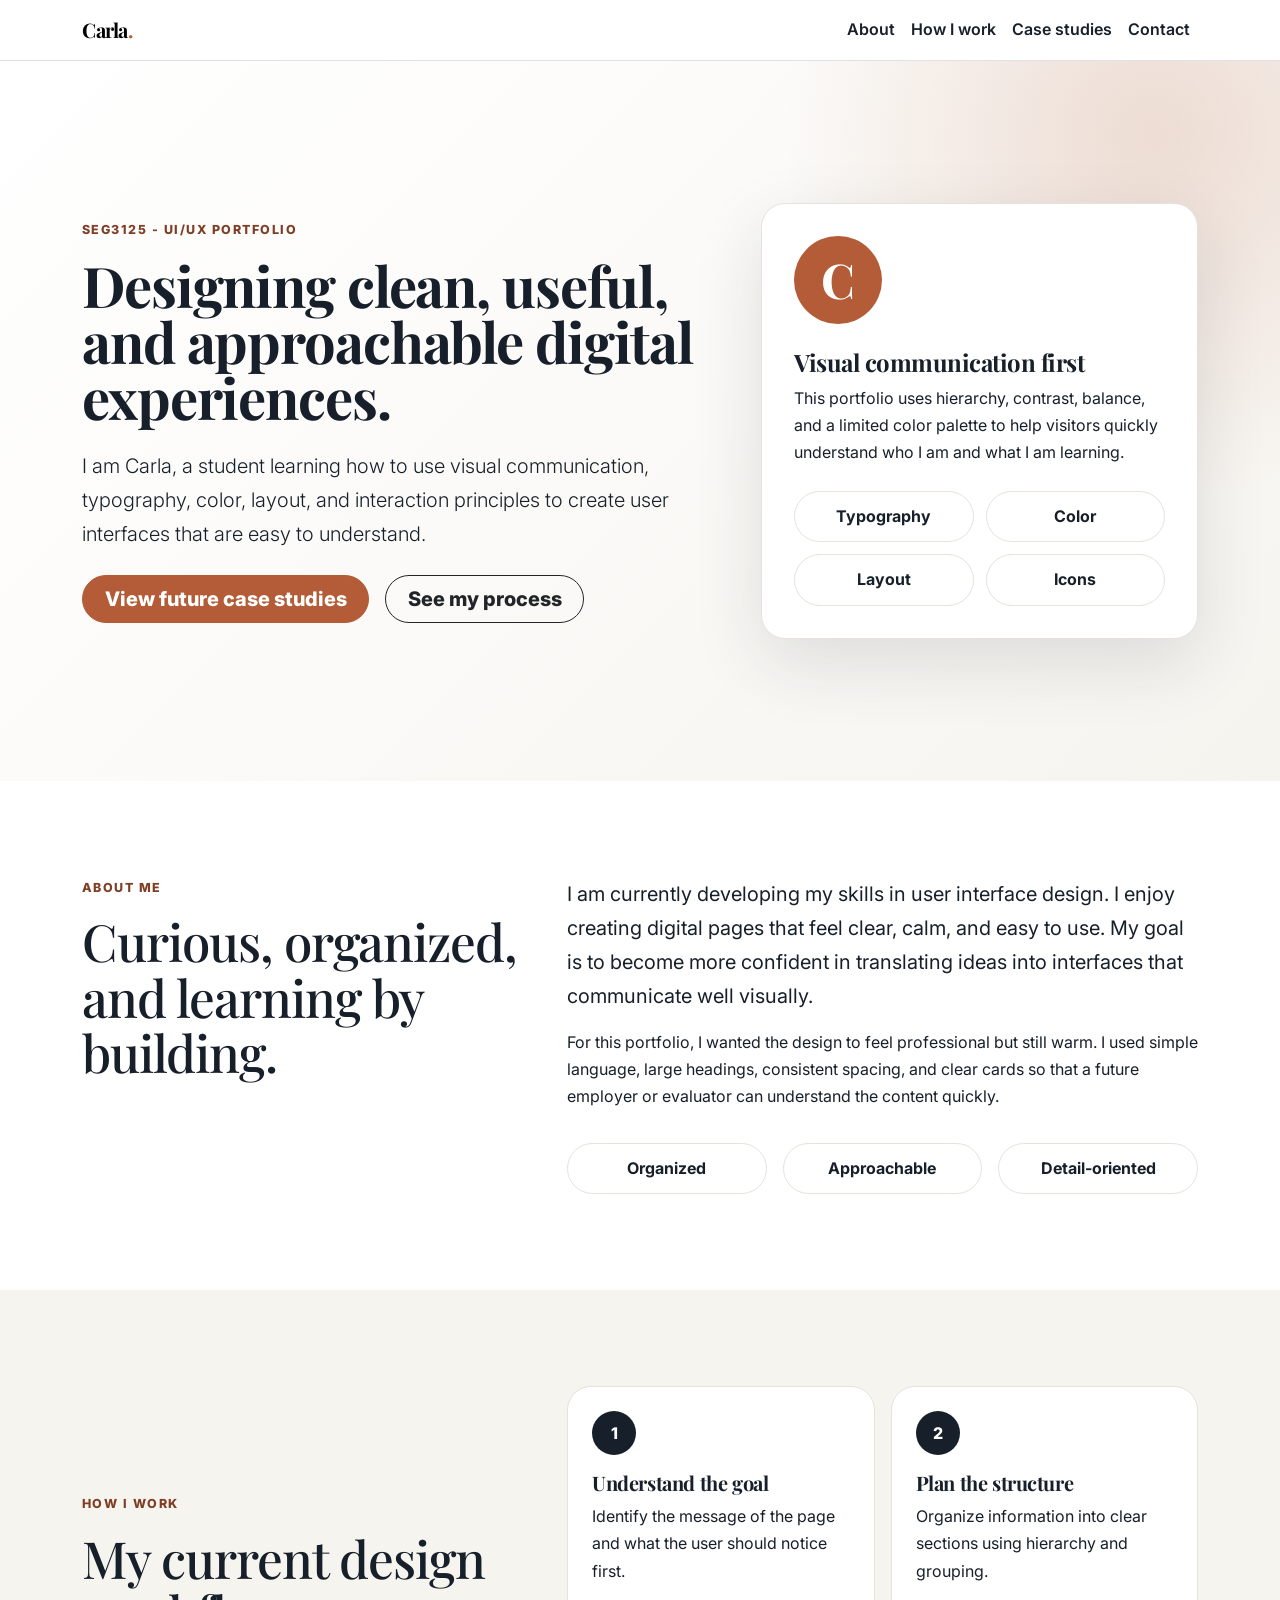
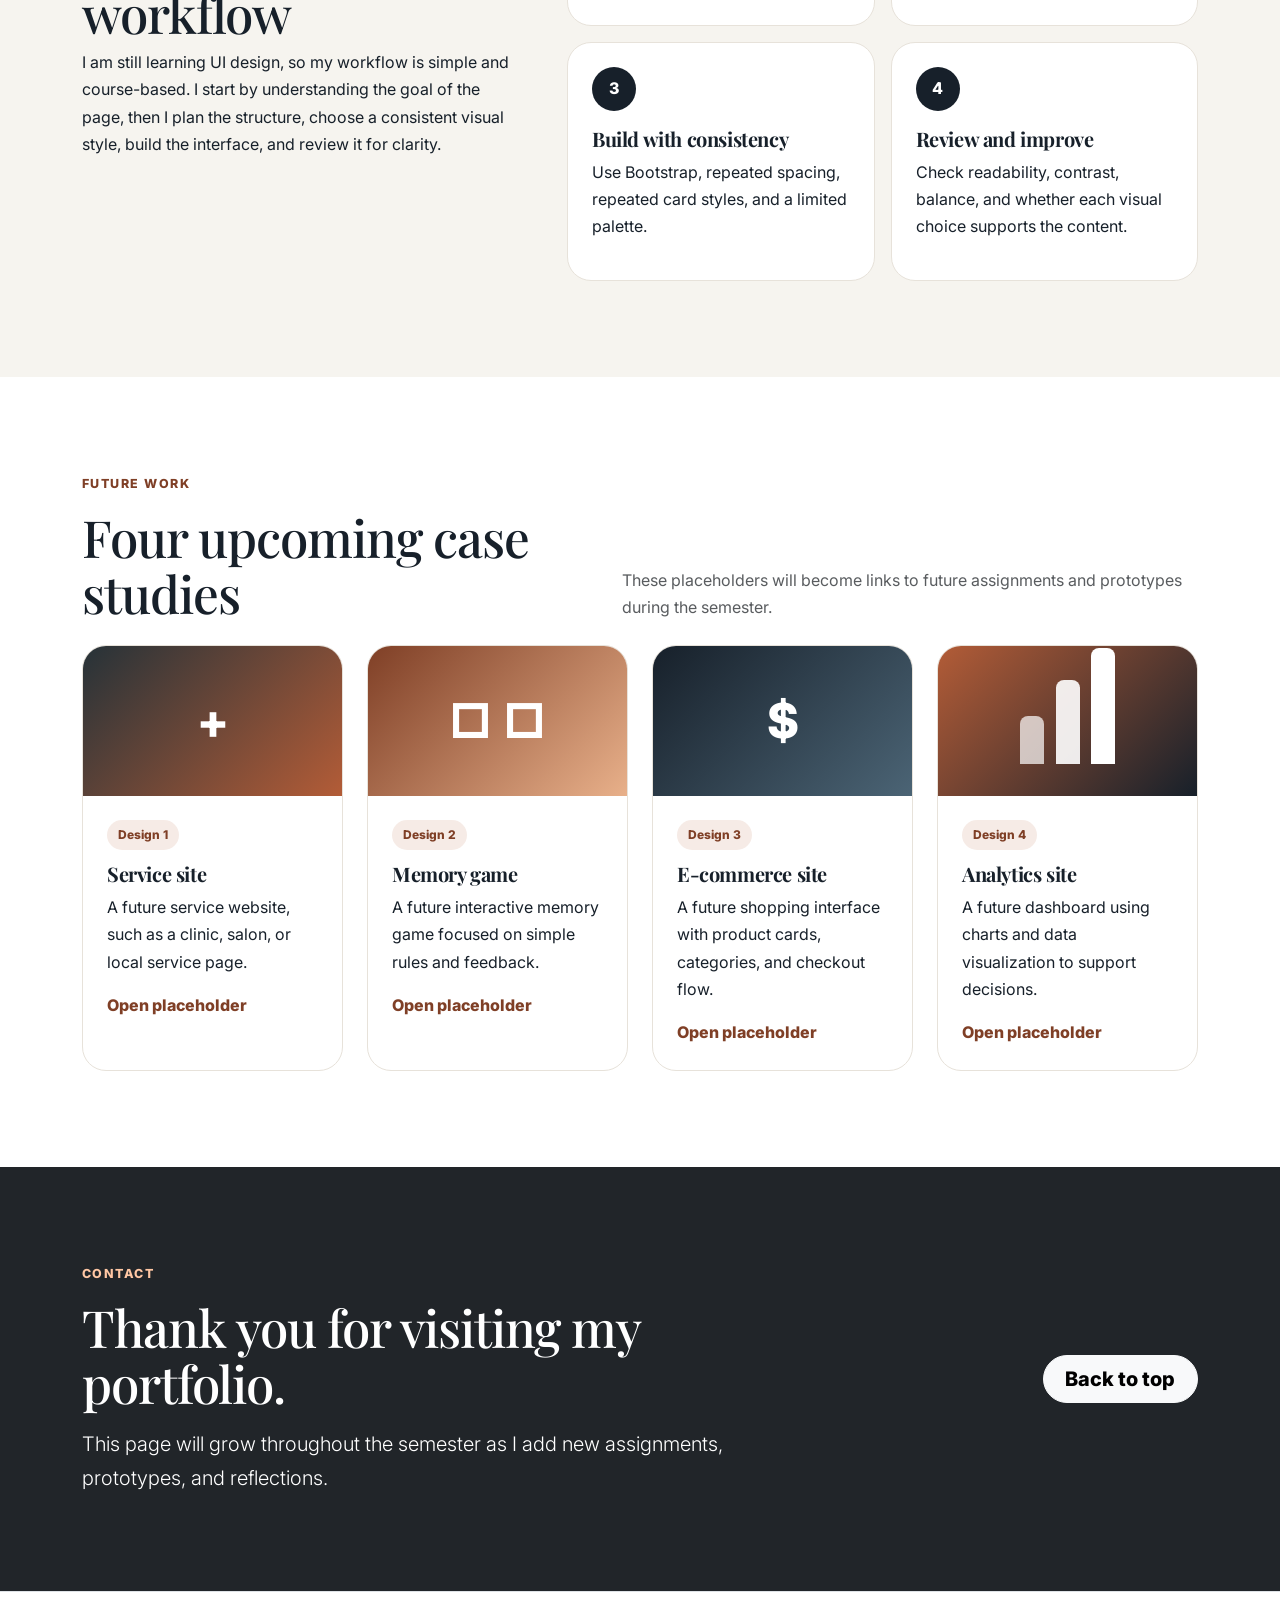
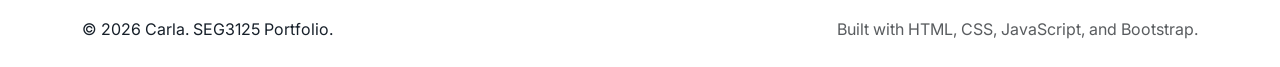
==== index.html @ 37c36686 "Add files via upload" ====
<!doctype html>
<html lang="en">
<head>
  <meta charset="utf-8">
  <meta name="viewport" content="width=device-width, initial-scale=1">
  <title>Carla | UI Design Portfolio</title>
  <meta name="description" content="Carla's UI design portfolio entry page for SEG3125.">
  <link href="https://cdn.jsdelivr.net/npm/bootstrap@5.3.3/dist/css/bootstrap.min.css" rel="stylesheet">
  <link rel="preconnect" href="https://fonts.googleapis.com">
  <link rel="preconnect" href="https://fonts.gstatic.com" crossorigin>
  <link href="https://fonts.googleapis.com/css2?family=Inter:wght@400;500;600;700;800&family=Playfair+Display:wght@600;700&display=swap" rel="stylesheet">
  <link rel="stylesheet" href="style.css">
</head>
<body>
  <nav class="navbar navbar-expand-lg sticky-top bg-white border-bottom" aria-label="Main navigation">
    <div class="container">
      <a class="navbar-brand fw-bold" href="#top" aria-label="Carla portfolio home">Carla<span class="brand-dot">.</span></a>
      <button class="navbar-toggler" type="button" data-bs-toggle="collapse" data-bs-target="#mainNavbar" aria-controls="mainNavbar" aria-expanded="false" aria-label="Toggle navigation">
        <span class="navbar-toggler-icon"></span>
      </button>
      <div class="collapse navbar-collapse" id="mainNavbar">
        <ul class="navbar-nav ms-auto mb-2 mb-lg-0">
          <li class="nav-item"><a class="nav-link" href="#about">About</a></li>
          <li class="nav-item"><a class="nav-link" href="#process">How I work</a></li>
          <li class="nav-item"><a class="nav-link" href="#case-studies">Case studies</a></li>
          <li class="nav-item"><a class="nav-link" href="#contact">Contact</a></li>
        </ul>
      </div>
    </div>
  </nav>

  <header id="top" class="hero-section">
    <div class="container py-5">
      <div class="row align-items-center g-5">
        <div class="col-lg-7">
          <p class="eyebrow mb-3">SEG3125 - UI/UX Portfolio</p>
          <h1 class="display-4 fw-bold lh-1 mb-4">Designing clean, useful, and approachable digital experiences.</h1>
          <p class="lead mb-4">I am Carla, a student learning how to use visual communication, typography, color, layout, and interaction principles to create user interfaces that are easy to understand.</p>
          <div class="d-flex flex-wrap gap-3">
            <a href="#case-studies" class="btn btn-primary btn-lg">View future case studies</a>
            <a href="#process" class="btn btn-outline-dark btn-lg">See my process</a>
          </div>
        </div>
        <div class="col-lg-5">
          <div class="hero-card shadow-soft" aria-label="Portfolio summary card">
            <div class="profile-mark" aria-hidden="true">C</div>
            <h2 class="h4 fw-bold mt-4">Visual communication first</h2>
            <p class="mb-4">This portfolio uses hierarchy, contrast, balance, and a limited color palette to help visitors quickly understand who I am and what I am learning.</p>
            <div class="mini-grid" aria-label="Design focus areas">
              <span>Typography</span>
              <span>Color</span>
              <span>Layout</span>
              <span>Icons</span>
            </div>
          </div>
        </div>
      </div>
    </div>
  </header>

  <main>
    <section id="about" class="section-padding">
      <div class="container">
        <div class="row align-items-start g-5">
          <div class="col-lg-5">
            <p class="eyebrow">About me</p>
            <h2 class="section-title">Curious, organized, and learning by building.</h2>
          </div>
          <div class="col-lg-7">
            <p class="fs-5">I am currently developing my skills in user interface design. I enjoy creating digital pages that feel clear, calm, and easy to use. My goal is to become more confident in translating ideas into interfaces that communicate well visually.</p>
            <p>For this portfolio, I wanted the design to feel professional but still warm. I used simple language, large headings, consistent spacing, and clear cards so that a future employer or evaluator can understand the content quickly.</p>
            <div class="row g-3 mt-3">
              <div class="col-md-4"><div class="info-chip">Organized</div></div>
              <div class="col-md-4"><div class="info-chip">Approachable</div></div>
              <div class="col-md-4"><div class="info-chip">Detail-oriented</div></div>
            </div>
          </div>
        </div>
      </div>
    </section>

    <section id="process" class="section-padding bg-soft">
      <div class="container">
        <div class="row g-5 align-items-center">
          <div class="col-lg-5">
            <p class="eyebrow">How I work</p>
            <h2 class="section-title">My current design workflow</h2>
            <p>I am still learning UI design, so my workflow is simple and course-based. I start by understanding the goal of the page, then I plan the structure, choose a consistent visual style, build the interface, and review it for clarity.</p>
          </div>
          <div class="col-lg-7">
            <div class="row g-3">
              <div class="col-md-6">
                <article class="process-card h-100">
                  <div class="icon-circle" aria-hidden="true">1</div>
                  <h3 class="h5 fw-bold">Understand the goal</h3>
                  <p>Identify the message of the page and what the user should notice first.</p>
                </article>
              </div>
              <div class="col-md-6">
                <article class="process-card h-100">
                  <div class="icon-circle" aria-hidden="true">2</div>
                  <h3 class="h5 fw-bold">Plan the structure</h3>
                  <p>Organize information into clear sections using hierarchy and grouping.</p>
                </article>
              </div>
              <div class="col-md-6">
                <article class="process-card h-100">
                  <div class="icon-circle" aria-hidden="true">3</div>
                  <h3 class="h5 fw-bold">Build with consistency</h3>
                  <p>Use Bootstrap, repeated spacing, repeated card styles, and a limited palette.</p>
                </article>
              </div>
              <div class="col-md-6">
                <article class="process-card h-100">
                  <div class="icon-circle" aria-hidden="true">4</div>
                  <h3 class="h5 fw-bold">Review and improve</h3>
                  <p>Check readability, contrast, balance, and whether each visual choice supports the content.</p>
                </article>
              </div>
            </div>
          </div>
        </div>
      </div>
    </section>

    <section id="case-studies" class="section-padding">
      <div class="container">
        <div class="d-flex flex-column flex-lg-row justify-content-between gap-3 align-items-lg-end mb-4">
          <div>
            <p class="eyebrow">Future work</p>
            <h2 class="section-title mb-0">Four upcoming case studies</h2>
          </div>
          <p class="text-muted mb-0 max-width-small">These placeholders will become links to future assignments and prototypes during the semester.</p>
        </div>
        <div class="row g-4">
          <div class="col-md-6 col-xl-3">
            <article class="case-card h-100">
              <div class="case-visual service-visual" aria-hidden="true">
                <span class="visual-icon">+</span>
              </div>
              <div class="case-content">
                <span class="case-tag">Design 1</span>
                <h3 class="h5 fw-bold">Service site</h3>
                <p>A future service website, such as a clinic, salon, or local service page.</p>
                <a href="service.html" class="stretched-link">Open placeholder</a>
              </div>
            </article>
          </div>
          <div class="col-md-6 col-xl-3">
            <article class="case-card h-100">
              <div class="case-visual memory-visual" aria-hidden="true">
                <span class="visual-icon">□</span><span class="visual-icon">□</span>
              </div>
              <div class="case-content">
                <span class="case-tag">Design 2</span>
                <h3 class="h5 fw-bold">Memory game</h3>
                <p>A future interactive memory game focused on simple rules and feedback.</p>
                <a href="memory.html" class="stretched-link">Open placeholder</a>
              </div>
            </article>
          </div>
          <div class="col-md-6 col-xl-3">
            <article class="case-card h-100">
              <div class="case-visual ecommerce-visual" aria-hidden="true">
                <span class="visual-icon">$</span>
              </div>
              <div class="case-content">
                <span class="case-tag">Design 3</span>
                <h3 class="h5 fw-bold">E-commerce site</h3>
                <p>A future shopping interface with product cards, categories, and checkout flow.</p>
                <a href="ecommerce.html" class="stretched-link">Open placeholder</a>
              </div>
            </article>
          </div>
          <div class="col-md-6 col-xl-3">
            <article class="case-card h-100">
              <div class="case-visual analytics-visual" aria-hidden="true">
                <span class="bar one"></span><span class="bar two"></span><span class="bar three"></span>
              </div>
              <div class="case-content">
                <span class="case-tag">Design 4</span>
                <h3 class="h5 fw-bold">Analytics site</h3>
                <p>A future dashboard using charts and data visualization to support decisions.</p>
                <a href="analytics.html" class="stretched-link">Open placeholder</a>
              </div>
            </article>
          </div>
        </div>
      </div>
    </section>

    <section id="contact" class="section-padding bg-dark text-white">
      <div class="container">
        <div class="row align-items-center g-4">
          <div class="col-lg-8">
            <p class="eyebrow text-accent">Contact</p>
            <h2 class="section-title text-white mb-3">Thank you for visiting my portfolio.</h2>
            <p class="lead mb-0">This page will grow throughout the semester as I add new assignments, prototypes, and reflections.</p>
          </div>
          <div class="col-lg-4 text-lg-end">
            <a href="#top" class="btn btn-light btn-lg">Back to top</a>
          </div>
        </div>
      </div>
    </section>
  </main>

  <footer class="py-4 border-top">
    <div class="container d-flex flex-column flex-md-row justify-content-between gap-2">
      <p class="mb-0">© 2026 Carla. SEG3125 Portfolio.</p>
      <p class="mb-0 text-muted">Built with HTML, CSS, JavaScript, and Bootstrap.</p>
    </div>
  </footer>

  <script src="https://cdn.jsdelivr.net/npm/bootstrap@5.3.3/dist/js/bootstrap.bundle.min.js"></script>
  <script src="script.js"></script>
</body>
</html>
---- style.css ----
:root {
  --ink: #17202a;
  --muted: #64748b;
  --paper: #ffffff;
  --soft: #f6f4ef;
  --accent: #b35c37;
  --accent-dark: #7f3f26;
  --line: #e7e2da;
}

* { box-sizing: border-box; }
html { scroll-behavior: smooth; }
body {
  font-family: "Inter", system-ui, -apple-system, BlinkMacSystemFont, "Segoe UI", sans-serif;
  color: var(--ink);
  background: var(--paper);
  line-height: 1.7;
}

h1, h2, h3, .navbar-brand {
  font-family: "Playfair Display", Georgia, serif;
  letter-spacing: -0.02em;
}

.navbar { backdrop-filter: blur(10px); }
.nav-link { font-weight: 600; color: var(--ink); }
.nav-link:hover, .brand-dot { color: var(--accent); }

.hero-section {
  background: radial-gradient(circle at 90% 10%, rgba(179, 92, 55, 0.18), transparent 28%), linear-gradient(135deg, #fff 0%, var(--soft) 100%);
  min-height: 80vh;
  display: flex;
  align-items: center;
}

.eyebrow {
  color: var(--accent-dark);
  font-weight: 800;
  text-transform: uppercase;
  letter-spacing: 0.12em;
  font-size: 0.78rem;
}

.section-padding { padding: 6rem 0; }
.section-title { font-size: clamp(2rem, 4vw, 3.2rem); line-height: 1.08; }
.max-width-small { max-width: 36rem; }
.bg-soft { background-color: var(--soft); }
.shadow-soft { box-shadow: 0 24px 70px rgba(23, 32, 42, 0.12); }

.hero-card, .process-card, .case-card {
  background: var(--paper);
  border: 1px solid var(--line);
  border-radius: 1.5rem;
}

.hero-card { padding: 2rem; }
.process-card { padding: 1.5rem; transition: transform 0.2s ease, box-shadow 0.2s ease; }
.process-card:hover, .case-card:hover { transform: translateY(-4px); box-shadow: 0 18px 50px rgba(23, 32, 42, 0.10); }

.profile-mark {
  width: 88px;
  height: 88px;
  border-radius: 50%;
  display: grid;
  place-items: center;
  background: var(--accent);
  color: #fff;
  font-family: "Playfair Display", Georgia, serif;
  font-size: 3rem;
  font-weight: 700;
}

.mini-grid {
  display: grid;
  grid-template-columns: repeat(2, 1fr);
  gap: 0.75rem;
}
.mini-grid span, .info-chip {
  border: 1px solid var(--line);
  background: #fff;
  border-radius: 999px;
  padding: 0.7rem 1rem;
  font-weight: 700;
  text-align: center;
}

.icon-circle {
  width: 44px;
  height: 44px;
  border-radius: 50%;
  background: var(--ink);
  color: white;
  display: grid;
  place-items: center;
  font-weight: 800;
  margin-bottom: 1rem;
}

.case-card {
  overflow: hidden;
  position: relative;
  transition: transform 0.2s ease, box-shadow 0.2s ease;
}
.case-visual {
  min-height: 150px;
  display: flex;
  justify-content: center;
  align-items: center;
  gap: 0.7rem;
  color: white;
}
.service-visual { background: linear-gradient(135deg, #263238, #b35c37); }
.memory-visual { background: linear-gradient(135deg, #7f3f26, #e8b08a); }
.ecommerce-visual { background: linear-gradient(135deg, #17202a, #4b6475); }
.analytics-visual { background: linear-gradient(135deg, #b35c37, #17202a); align-items: flex-end; padding-bottom: 2rem; }
.visual-icon { font-size: 3rem; font-weight: 800; line-height: 1; }
.case-content { padding: 1.5rem; }
.case-tag {
  display: inline-block;
  color: var(--accent-dark);
  background: rgba(179, 92, 55, 0.12);
  border-radius: 999px;
  font-size: 0.75rem;
  font-weight: 800;
  padding: 0.3rem 0.7rem;
  margin-bottom: 0.75rem;
}
.case-card a { color: var(--accent-dark); font-weight: 800; text-decoration: none; }

.bar { width: 24px; border-radius: 8px 8px 0 0; background: #fff; display: inline-block; }
.bar.one { height: 48px; opacity: 0.7; }
.bar.two { height: 84px; opacity: 0.9; }
.bar.three { height: 116px; }

.btn-primary {
  --bs-btn-bg: var(--accent);
  --bs-btn-border-color: var(--accent);
  --bs-btn-hover-bg: var(--accent-dark);
  --bs-btn-hover-border-color: var(--accent-dark);
}
.btn { border-radius: 999px; font-weight: 800; padding-left: 1.35rem; padding-right: 1.35rem; }
.text-accent { color: #ffc7a4 !important; }

.placeholder-page {
  min-height: 100vh;
  display: flex;
  align-items: center;
  background: linear-gradient(135deg, #fff 0%, var(--soft) 100%);
}
.placeholder-card {
  background: white;
  border: 1px solid var(--line);
  border-radius: 2rem;
  padding: 3rem;
  box-shadow: 0 24px 70px rgba(23, 32, 42, 0.12);
}

@media (max-width: 768px) {
  .section-padding { padding: 4rem 0; }
  .hero-section { min-height: auto; }
  .placeholder-card { padding: 2rem; }
}
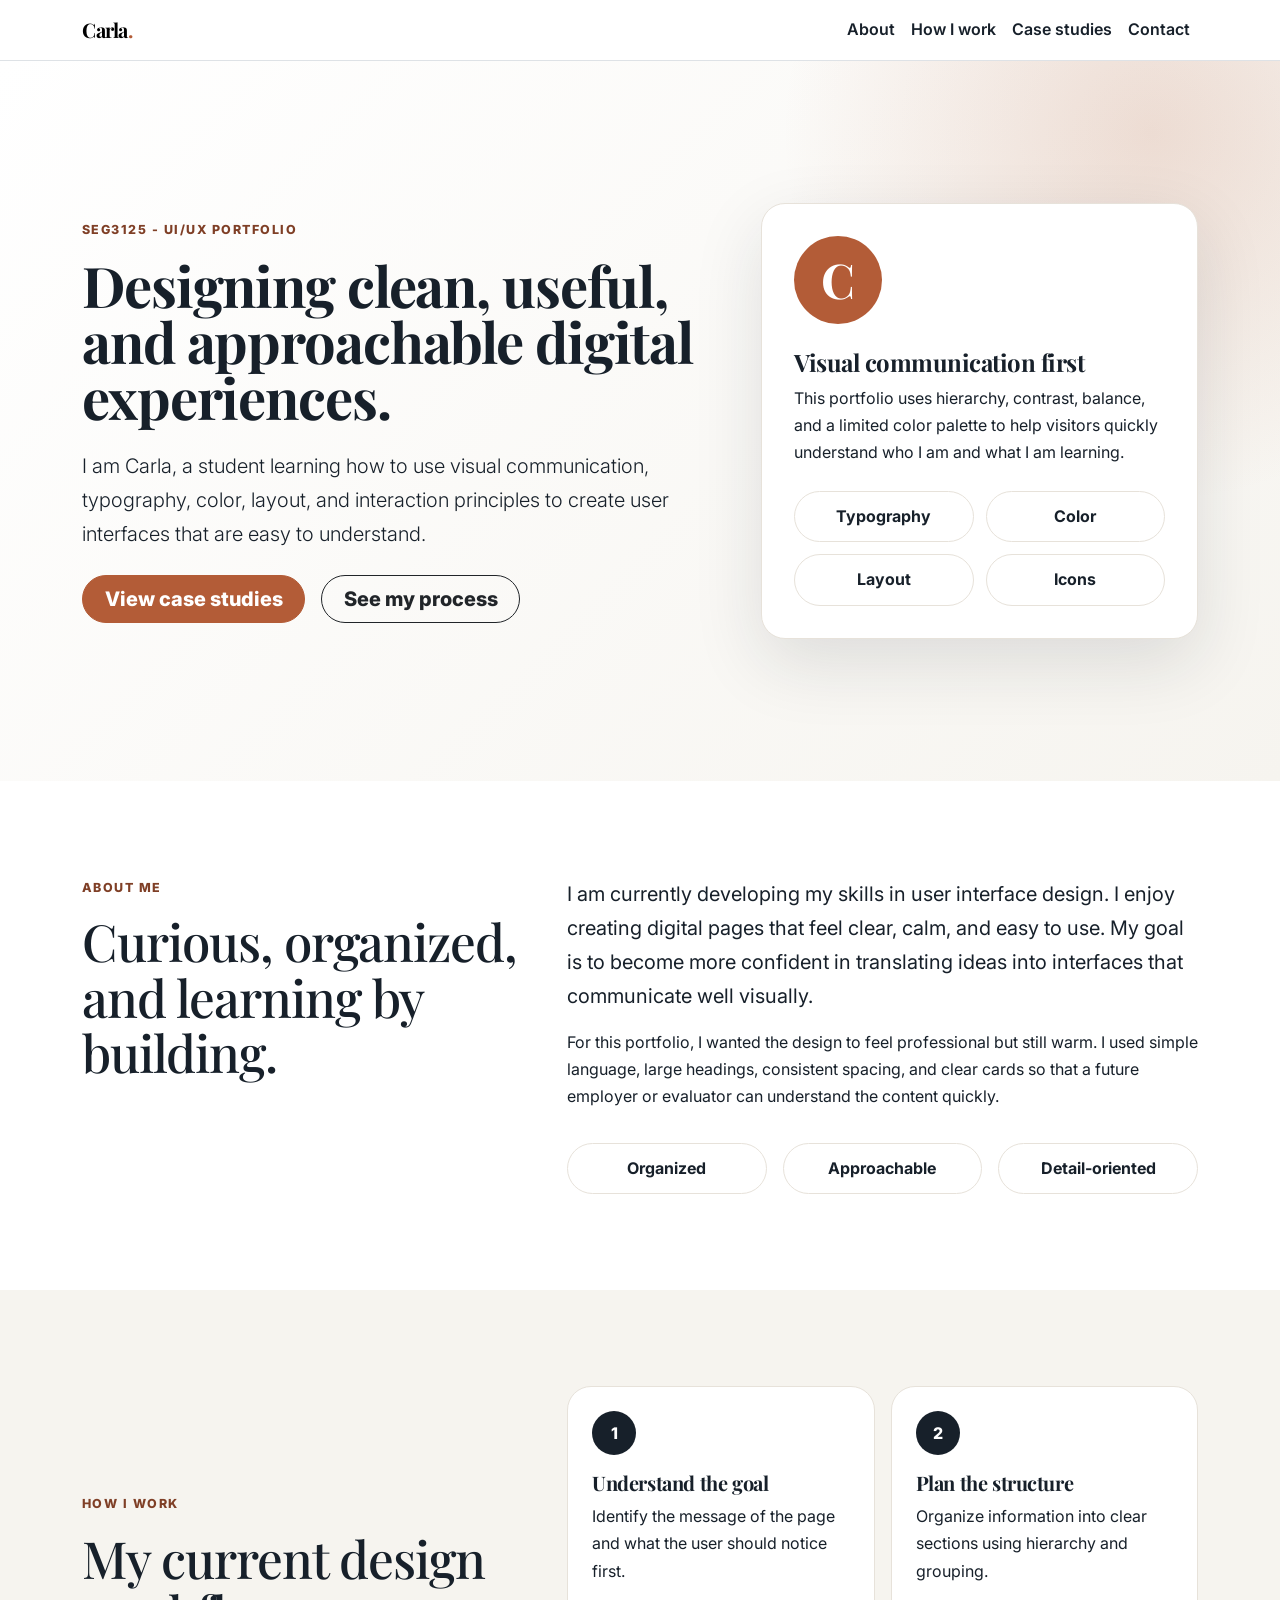
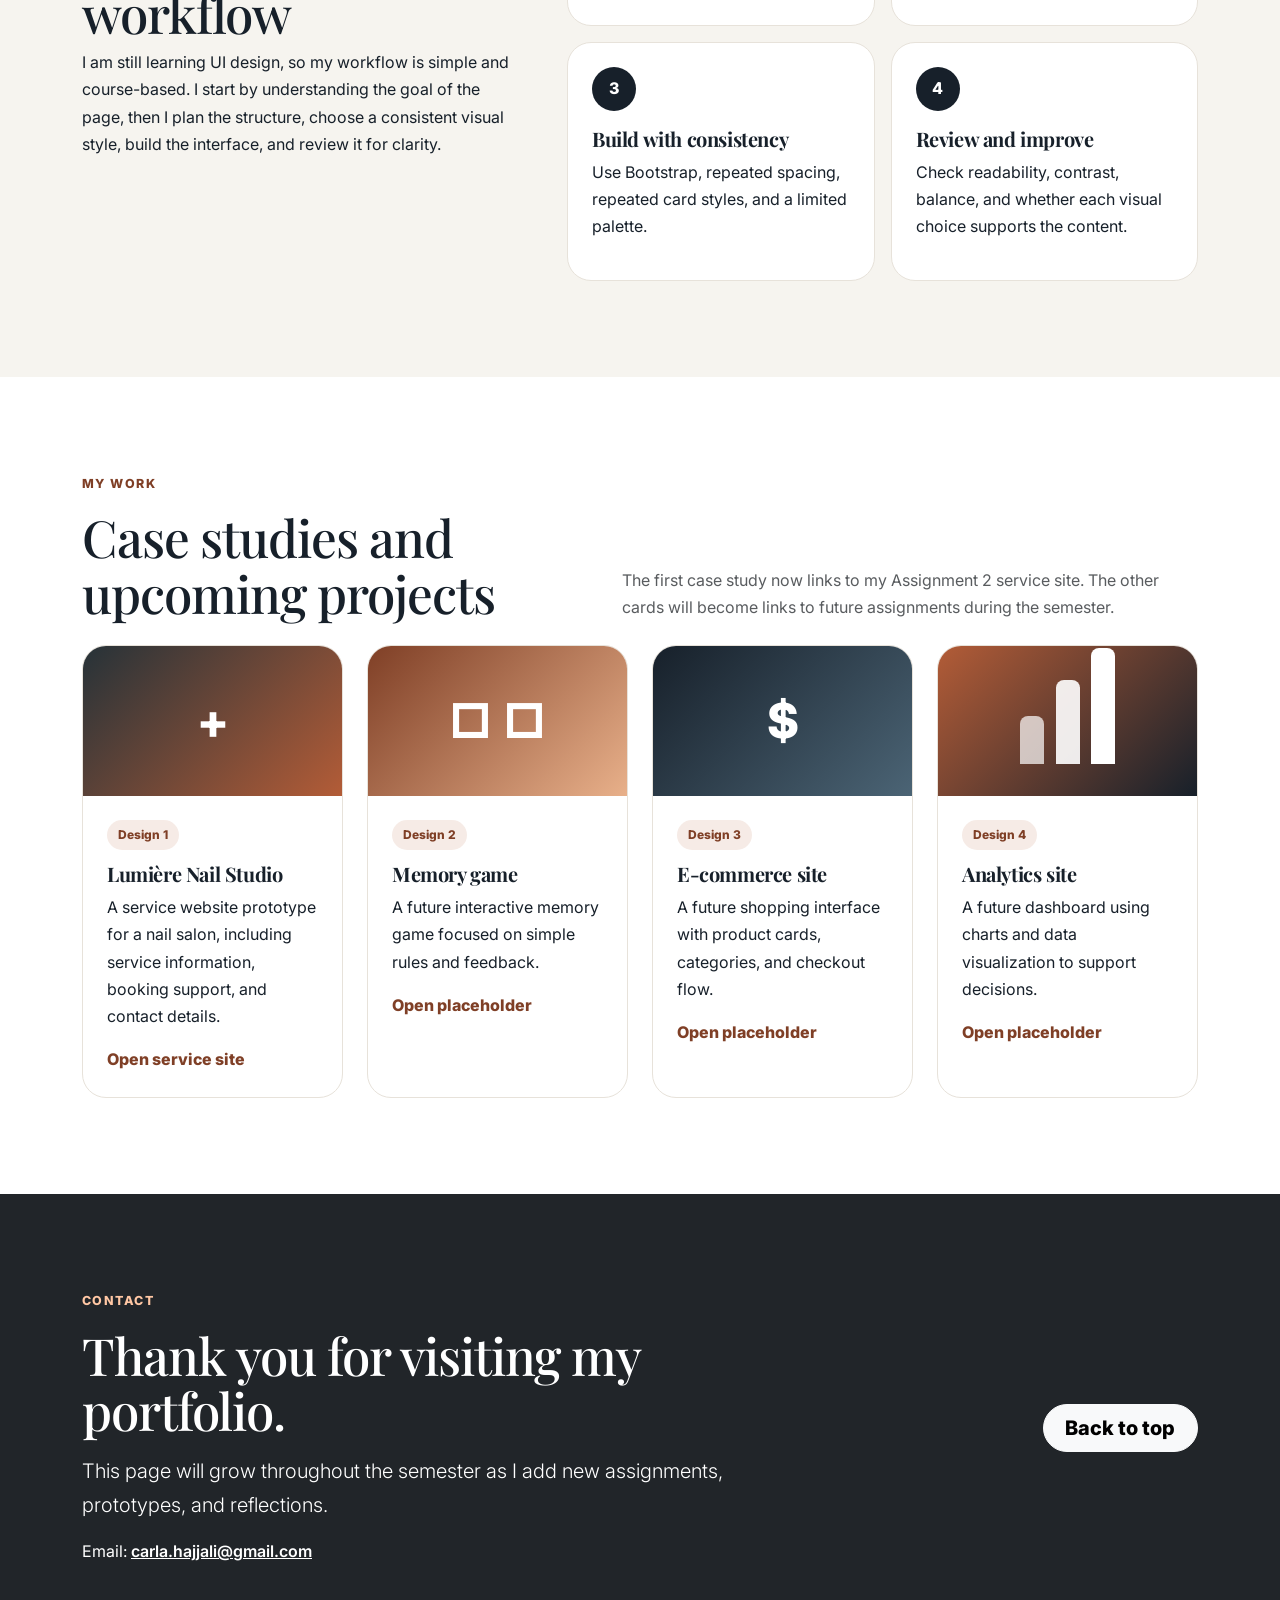
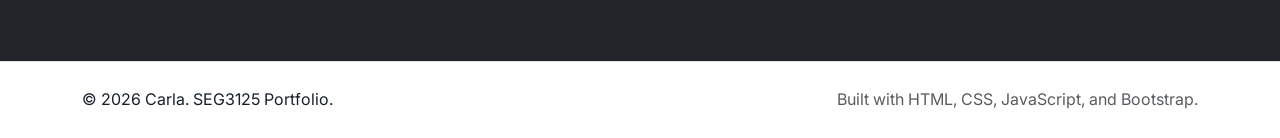
==== commit a538c884: "Update index.html" ====
--- a/index.html
+++ b/index.html
@@ -37,7 +37,7 @@
           <h1 class="display-4 fw-bold lh-1 mb-4">Designing clean, useful, and approachable digital experiences.</h1>
           <p class="lead mb-4">I am Carla, a student learning how to use visual communication, typography, color, layout, and interaction principles to create user interfaces that are easy to understand.</p>
           <div class="d-flex flex-wrap gap-3">
-            <a href="#case-studies" class="btn btn-primary btn-lg">View future case studies</a>
+            <a href="#case-studies" class="btn btn-primary btn-lg">View case studies</a>
             <a href="#process" class="btn btn-outline-dark btn-lg">See my process</a>
           </div>
         </div>
@@ -127,10 +127,10 @@
       <div class="container">
         <div class="d-flex flex-column flex-lg-row justify-content-between gap-3 align-items-lg-end mb-4">
           <div>
-            <p class="eyebrow">Future work</p>
-            <h2 class="section-title mb-0">Four upcoming case studies</h2>
-          </div>
-          <p class="text-muted mb-0 max-width-small">These placeholders will become links to future assignments and prototypes during the semester.</p>
+            <p class="eyebrow">My work</p>
+            <h2 class="section-title mb-0">Case studies and upcoming projects</h2>
+          </div>
+          <p class="text-muted mb-0 max-width-small">The first case study now links to my Assignment 2 service site. The other cards will become links to future assignments during the semester.</p>
         </div>
         <div class="row g-4">
           <div class="col-md-6 col-xl-3">
@@ -140,9 +140,9 @@
               </div>
               <div class="case-content">
                 <span class="case-tag">Design 1</span>
-                <h3 class="h5 fw-bold">Service site</h3>
-                <p>A future service website, such as a clinic, salon, or local service page.</p>
-                <a href="service.html" class="stretched-link">Open placeholder</a>
+                <h3 class="h5 fw-bold">Lumière Nail Studio</h3>
+                <p>A service website prototype for a nail salon, including service information, booking support, and contact details.</p>
+                <a href="https://gleaming-empanada-7e7003.netlify.app" target="_blank" rel="noopener" class="stretched-link">Open service site</a>
               </div>
             </article>
           </div>
@@ -195,7 +195,11 @@
           <div class="col-lg-8">
             <p class="eyebrow text-accent">Contact</p>
             <h2 class="section-title text-white mb-3">Thank you for visiting my portfolio.</h2>
-            <p class="lead mb-0">This page will grow throughout the semester as I add new assignments, prototypes, and reflections.</p>
+            <p class="lead mb-3">This page will grow throughout the semester as I add new assignments, prototypes, and reflections.</p>
+            <p class="mb-0">
+              Email:
+              <a href="mailto:carla.hajjali@gmail.com" class="text-white fw-semibold">carla.hajjali@gmail.com</a>
+            </p>
           </div>
           <div class="col-lg-4 text-lg-end">
             <a href="#top" class="btn btn-light btn-lg">Back to top</a>
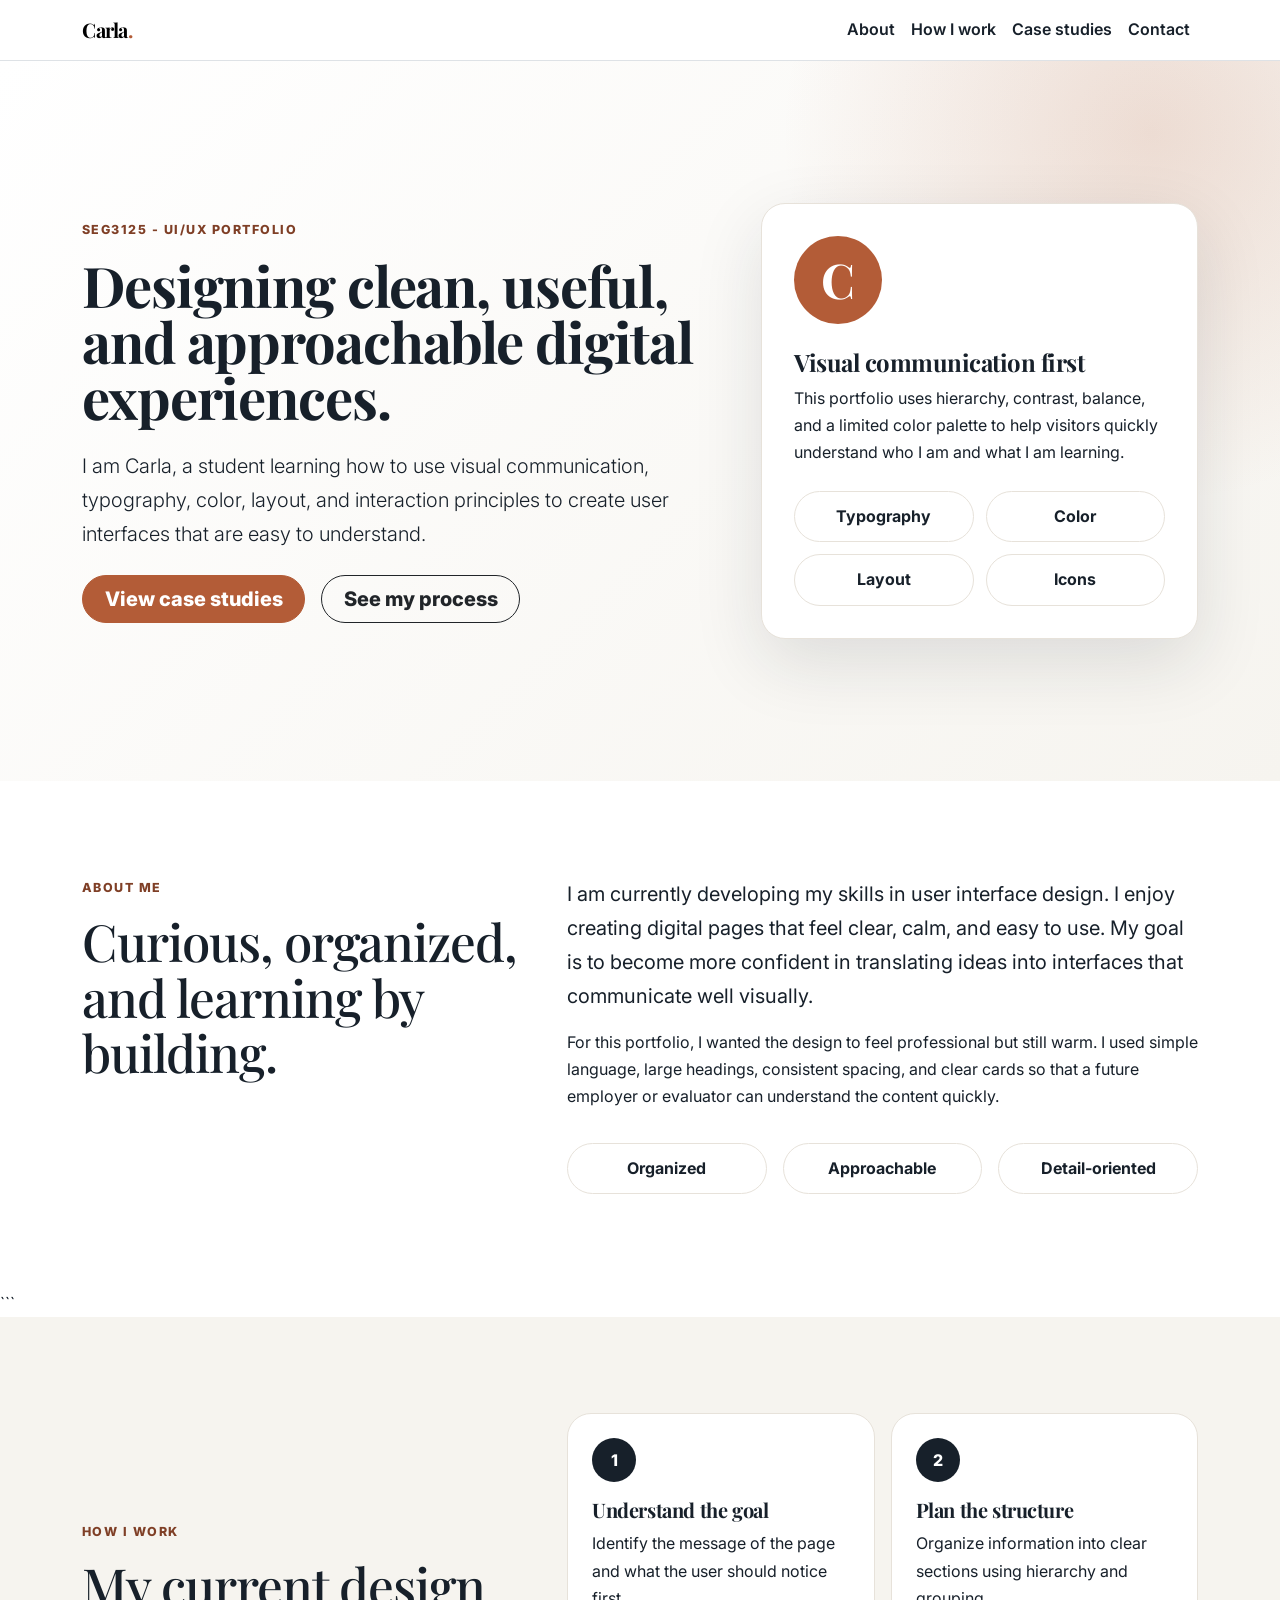
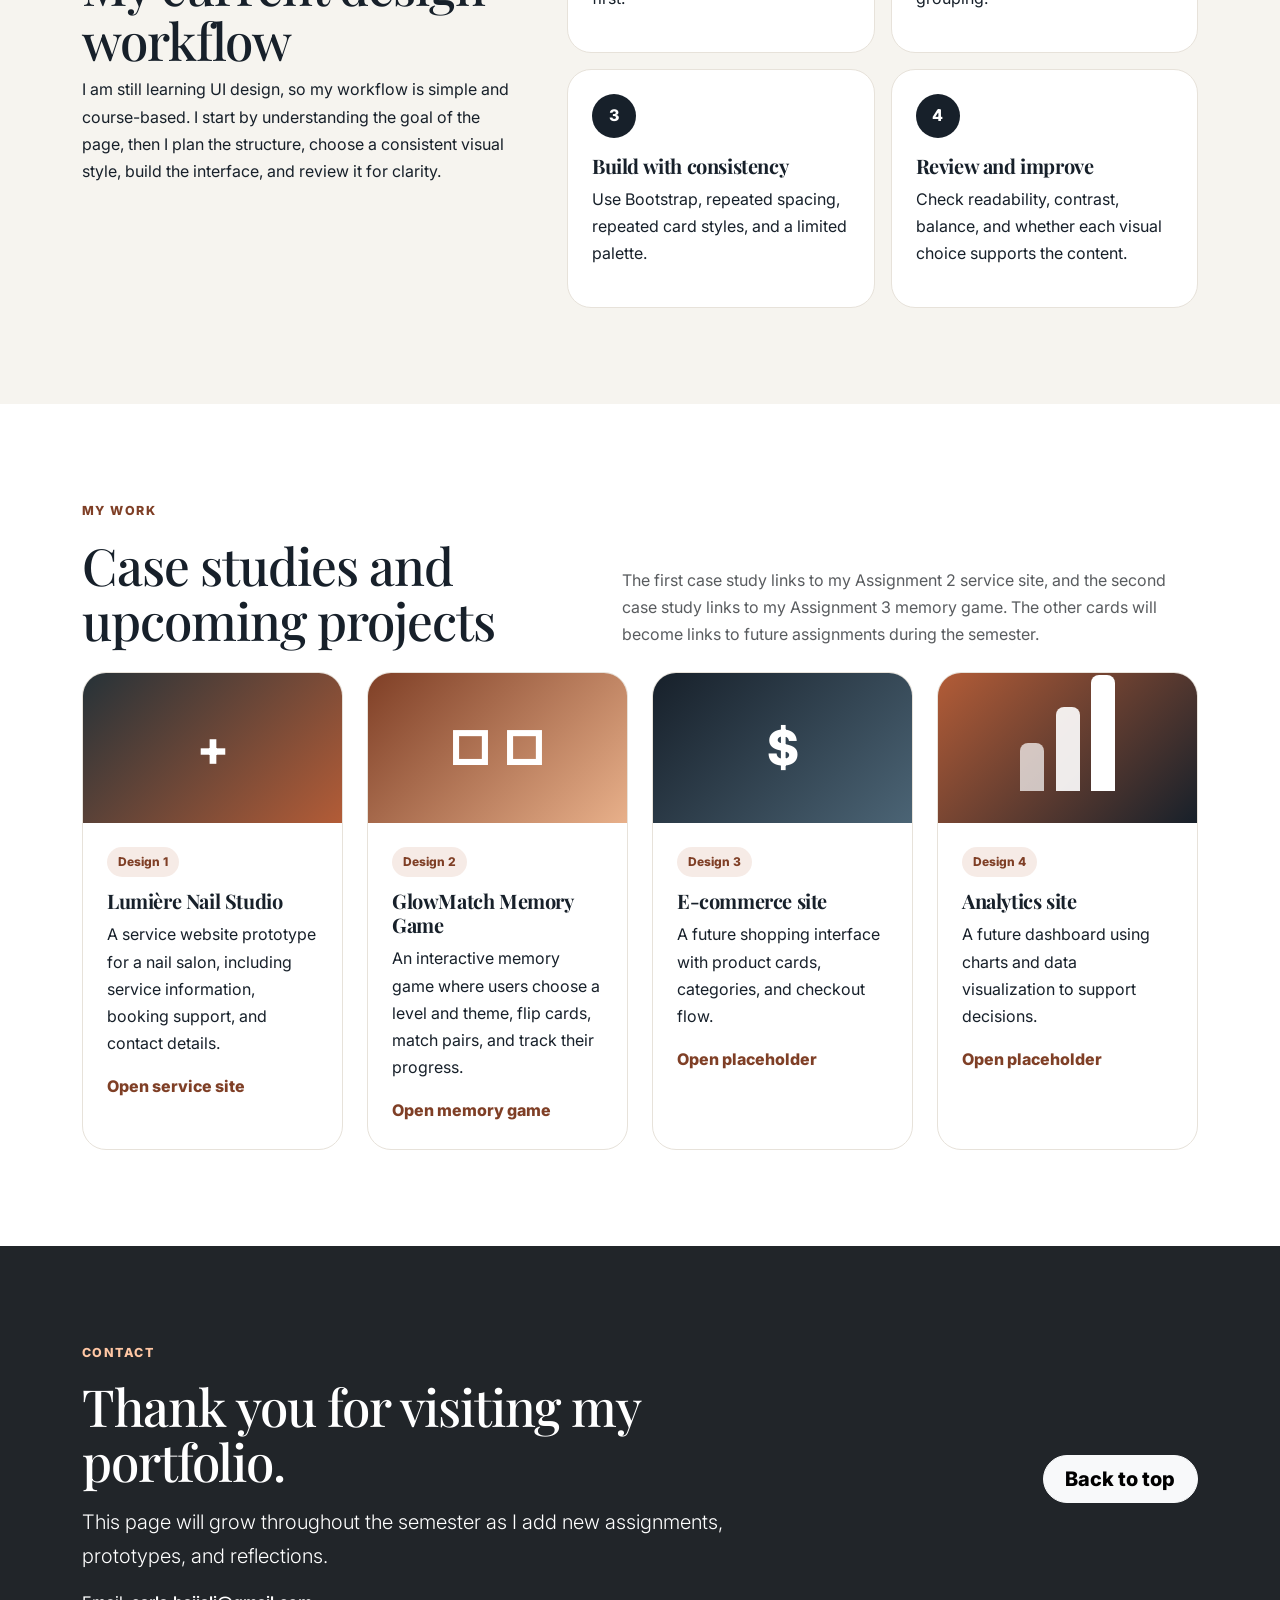
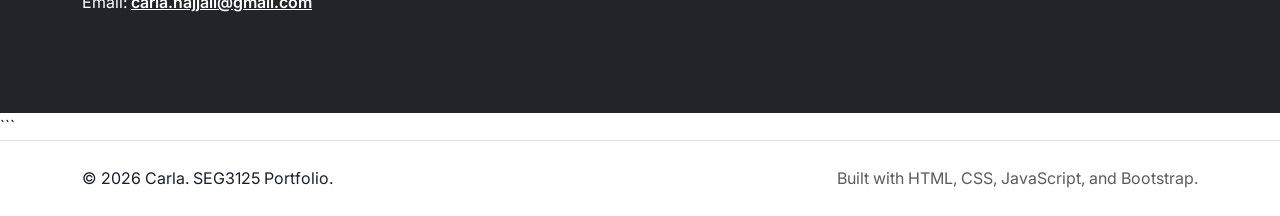
==== commit 08c1ef03: "Update portfolio memory game link" ====
--- a/index.html
+++ b/index.html
@@ -1,4 +1,5 @@
 <!doctype html>
+
 <html lang="en">
 <head>
   <meta charset="utf-8">
@@ -79,134 +80,137 @@
       </div>
     </section>
 
-    <section id="process" class="section-padding bg-soft">
-      <div class="container">
-        <div class="row g-5 align-items-center">
-          <div class="col-lg-5">
-            <p class="eyebrow">How I work</p>
-            <h2 class="section-title">My current design workflow</h2>
-            <p>I am still learning UI design, so my workflow is simple and course-based. I start by understanding the goal of the page, then I plan the structure, choose a consistent visual style, build the interface, and review it for clarity.</p>
-          </div>
-          <div class="col-lg-7">
-            <div class="row g-3">
-              <div class="col-md-6">
-                <article class="process-card h-100">
-                  <div class="icon-circle" aria-hidden="true">1</div>
-                  <h3 class="h5 fw-bold">Understand the goal</h3>
-                  <p>Identify the message of the page and what the user should notice first.</p>
-                </article>
-              </div>
-              <div class="col-md-6">
-                <article class="process-card h-100">
-                  <div class="icon-circle" aria-hidden="true">2</div>
-                  <h3 class="h5 fw-bold">Plan the structure</h3>
-                  <p>Organize information into clear sections using hierarchy and grouping.</p>
-                </article>
-              </div>
-              <div class="col-md-6">
-                <article class="process-card h-100">
-                  <div class="icon-circle" aria-hidden="true">3</div>
-                  <h3 class="h5 fw-bold">Build with consistency</h3>
-                  <p>Use Bootstrap, repeated spacing, repeated card styles, and a limited palette.</p>
-                </article>
-              </div>
-              <div class="col-md-6">
-                <article class="process-card h-100">
-                  <div class="icon-circle" aria-hidden="true">4</div>
-                  <h3 class="h5 fw-bold">Review and improve</h3>
-                  <p>Check readability, contrast, balance, and whether each visual choice supports the content.</p>
-                </article>
-              </div>
-            </div>
-          </div>
-        </div>
-      </div>
-    </section>
-
-    <section id="case-studies" class="section-padding">
-      <div class="container">
-        <div class="d-flex flex-column flex-lg-row justify-content-between gap-3 align-items-lg-end mb-4">
-          <div>
-            <p class="eyebrow">My work</p>
-            <h2 class="section-title mb-0">Case studies and upcoming projects</h2>
-          </div>
-          <p class="text-muted mb-0 max-width-small">The first case study now links to my Assignment 2 service site. The other cards will become links to future assignments during the semester.</p>
-        </div>
-        <div class="row g-4">
-          <div class="col-md-6 col-xl-3">
-            <article class="case-card h-100">
-              <div class="case-visual service-visual" aria-hidden="true">
-                <span class="visual-icon">+</span>
-              </div>
-              <div class="case-content">
-                <span class="case-tag">Design 1</span>
-                <h3 class="h5 fw-bold">Lumière Nail Studio</h3>
-                <p>A service website prototype for a nail salon, including service information, booking support, and contact details.</p>
-                <a href="https://gleaming-empanada-7e7003.netlify.app" target="_blank" rel="noopener" class="stretched-link">Open service site</a>
-              </div>
-            </article>
-          </div>
-          <div class="col-md-6 col-xl-3">
-            <article class="case-card h-100">
-              <div class="case-visual memory-visual" aria-hidden="true">
-                <span class="visual-icon">□</span><span class="visual-icon">□</span>
-              </div>
-              <div class="case-content">
-                <span class="case-tag">Design 2</span>
-                <h3 class="h5 fw-bold">Memory game</h3>
-                <p>A future interactive memory game focused on simple rules and feedback.</p>
-                <a href="memory.html" class="stretched-link">Open placeholder</a>
-              </div>
-            </article>
-          </div>
-          <div class="col-md-6 col-xl-3">
-            <article class="case-card h-100">
-              <div class="case-visual ecommerce-visual" aria-hidden="true">
-                <span class="visual-icon">$</span>
-              </div>
-              <div class="case-content">
-                <span class="case-tag">Design 3</span>
-                <h3 class="h5 fw-bold">E-commerce site</h3>
-                <p>A future shopping interface with product cards, categories, and checkout flow.</p>
-                <a href="ecommerce.html" class="stretched-link">Open placeholder</a>
-              </div>
-            </article>
-          </div>
-          <div class="col-md-6 col-xl-3">
-            <article class="case-card h-100">
-              <div class="case-visual analytics-visual" aria-hidden="true">
-                <span class="bar one"></span><span class="bar two"></span><span class="bar three"></span>
-              </div>
-              <div class="case-content">
-                <span class="case-tag">Design 4</span>
-                <h3 class="h5 fw-bold">Analytics site</h3>
-                <p>A future dashboard using charts and data visualization to support decisions.</p>
-                <a href="analytics.html" class="stretched-link">Open placeholder</a>
-              </div>
-            </article>
-          </div>
-        </div>
-      </div>
-    </section>
-
-    <section id="contact" class="section-padding bg-dark text-white">
-      <div class="container">
-        <div class="row align-items-center g-4">
-          <div class="col-lg-8">
-            <p class="eyebrow text-accent">Contact</p>
-            <h2 class="section-title text-white mb-3">Thank you for visiting my portfolio.</h2>
-            <p class="lead mb-3">This page will grow throughout the semester as I add new assignments, prototypes, and reflections.</p>
-            <p class="mb-0">
-              Email:
-              <a href="mailto:carla.hajjali@gmail.com" class="text-white fw-semibold">carla.hajjali@gmail.com</a>
-            </p>
-          </div>
-          <div class="col-lg-4 text-lg-end">
-            <a href="#top" class="btn btn-light btn-lg">Back to top</a>
-          </div>
-        </div>
-      </div>
-    </section>
+```
+<section id="process" class="section-padding bg-soft">
+  <div class="container">
+    <div class="row g-5 align-items-center">
+      <div class="col-lg-5">
+        <p class="eyebrow">How I work</p>
+        <h2 class="section-title">My current design workflow</h2>
+        <p>I am still learning UI design, so my workflow is simple and course-based. I start by understanding the goal of the page, then I plan the structure, choose a consistent visual style, build the interface, and review it for clarity.</p>
+      </div>
+      <div class="col-lg-7">
+        <div class="row g-3">
+          <div class="col-md-6">
+            <article class="process-card h-100">
+              <div class="icon-circle" aria-hidden="true">1</div>
+              <h3 class="h5 fw-bold">Understand the goal</h3>
+              <p>Identify the message of the page and what the user should notice first.</p>
+            </article>
+          </div>
+          <div class="col-md-6">
+            <article class="process-card h-100">
+              <div class="icon-circle" aria-hidden="true">2</div>
+              <h3 class="h5 fw-bold">Plan the structure</h3>
+              <p>Organize information into clear sections using hierarchy and grouping.</p>
+            </article>
+          </div>
+          <div class="col-md-6">
+            <article class="process-card h-100">
+              <div class="icon-circle" aria-hidden="true">3</div>
+              <h3 class="h5 fw-bold">Build with consistency</h3>
+              <p>Use Bootstrap, repeated spacing, repeated card styles, and a limited palette.</p>
+            </article>
+          </div>
+          <div class="col-md-6">
+            <article class="process-card h-100">
+              <div class="icon-circle" aria-hidden="true">4</div>
+              <h3 class="h5 fw-bold">Review and improve</h3>
+              <p>Check readability, contrast, balance, and whether each visual choice supports the content.</p>
+            </article>
+          </div>
+        </div>
+      </div>
+    </div>
+  </div>
+</section>
+
+<section id="case-studies" class="section-padding">
+  <div class="container">
+    <div class="d-flex flex-column flex-lg-row justify-content-between gap-3 align-items-lg-end mb-4">
+      <div>
+        <p class="eyebrow">My work</p>
+        <h2 class="section-title mb-0">Case studies and upcoming projects</h2>
+      </div>
+      <p class="text-muted mb-0 max-width-small">The first case study links to my Assignment 2 service site, and the second case study links to my Assignment 3 memory game. The other cards will become links to future assignments during the semester.</p>
+    </div>
+    <div class="row g-4">
+      <div class="col-md-6 col-xl-3">
+        <article class="case-card h-100">
+          <div class="case-visual service-visual" aria-hidden="true">
+            <span class="visual-icon">+</span>
+          </div>
+          <div class="case-content">
+            <span class="case-tag">Design 1</span>
+            <h3 class="h5 fw-bold">Lumière Nail Studio</h3>
+            <p>A service website prototype for a nail salon, including service information, booking support, and contact details.</p>
+            <a href="https://gleaming-empanada-7e7003.netlify.app" target="_blank" rel="noopener" class="stretched-link">Open service site</a>
+          </div>
+        </article>
+      </div>
+      <div class="col-md-6 col-xl-3">
+        <article class="case-card h-100">
+          <div class="case-visual memory-visual" aria-hidden="true">
+            <span class="visual-icon">□</span><span class="visual-icon">□</span>
+          </div>
+          <div class="case-content">
+            <span class="case-tag">Design 2</span>
+            <h3 class="h5 fw-bold">GlowMatch Memory Game</h3>
+            <p>An interactive memory game where users choose a level and theme, flip cards, match pairs, and track their progress.</p>
+            <a href="https://seg3125-memorygame-carla.netlify.app" target="_blank" rel="noopener" class="stretched-link">Open memory game</a>
+          </div>
+        </article>
+      </div>
+      <div class="col-md-6 col-xl-3">
+        <article class="case-card h-100">
+          <div class="case-visual ecommerce-visual" aria-hidden="true">
+            <span class="visual-icon">$</span>
+          </div>
+          <div class="case-content">
+            <span class="case-tag">Design 3</span>
+            <h3 class="h5 fw-bold">E-commerce site</h3>
+            <p>A future shopping interface with product cards, categories, and checkout flow.</p>
+            <a href="ecommerce.html" class="stretched-link">Open placeholder</a>
+          </div>
+        </article>
+      </div>
+      <div class="col-md-6 col-xl-3">
+        <article class="case-card h-100">
+          <div class="case-visual analytics-visual" aria-hidden="true">
+            <span class="bar one"></span><span class="bar two"></span><span class="bar three"></span>
+          </div>
+          <div class="case-content">
+            <span class="case-tag">Design 4</span>
+            <h3 class="h5 fw-bold">Analytics site</h3>
+            <p>A future dashboard using charts and data visualization to support decisions.</p>
+            <a href="analytics.html" class="stretched-link">Open placeholder</a>
+          </div>
+        </article>
+      </div>
+    </div>
+  </div>
+</section>
+
+<section id="contact" class="section-padding bg-dark text-white">
+  <div class="container">
+    <div class="row align-items-center g-4">
+      <div class="col-lg-8">
+        <p class="eyebrow text-accent">Contact</p>
+        <h2 class="section-title text-white mb-3">Thank you for visiting my portfolio.</h2>
+        <p class="lead mb-3">This page will grow throughout the semester as I add new assignments, prototypes, and reflections.</p>
+        <p class="mb-0">
+          Email:
+          <a href="mailto:carla.hajjali@gmail.com" class="text-white fw-semibold">carla.hajjali@gmail.com</a>
+        </p>
+      </div>
+      <div class="col-lg-4 text-lg-end">
+        <a href="#top" class="btn btn-light btn-lg">Back to top</a>
+      </div>
+    </div>
+  </div>
+</section>
+```
+
   </main>
 
   <footer class="py-4 border-top">
@@ -217,6 +221,8 @@
   </footer>
 
   <script src="https://cdn.jsdelivr.net/npm/bootstrap@5.3.3/dist/js/bootstrap.bundle.min.js"></script>
+
   <script src="script.js"></script>
+
 </body>
 </html>
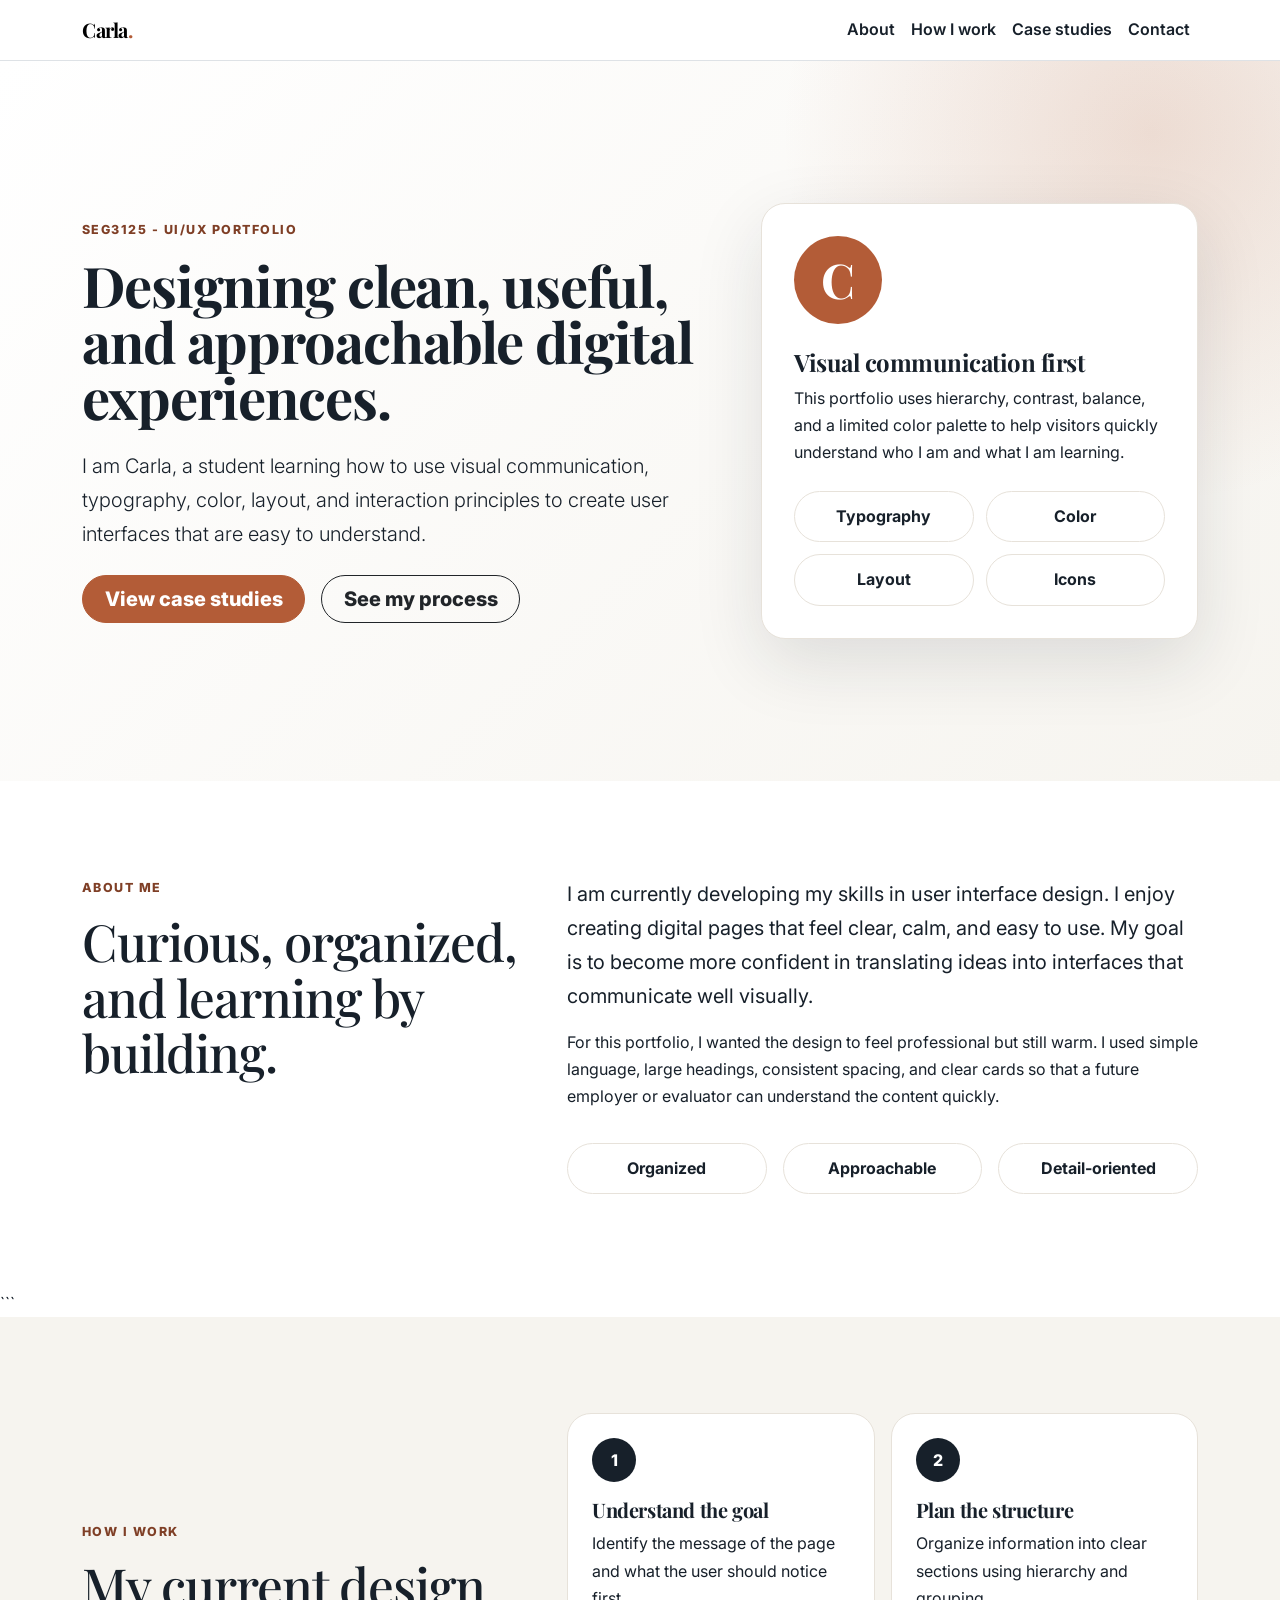
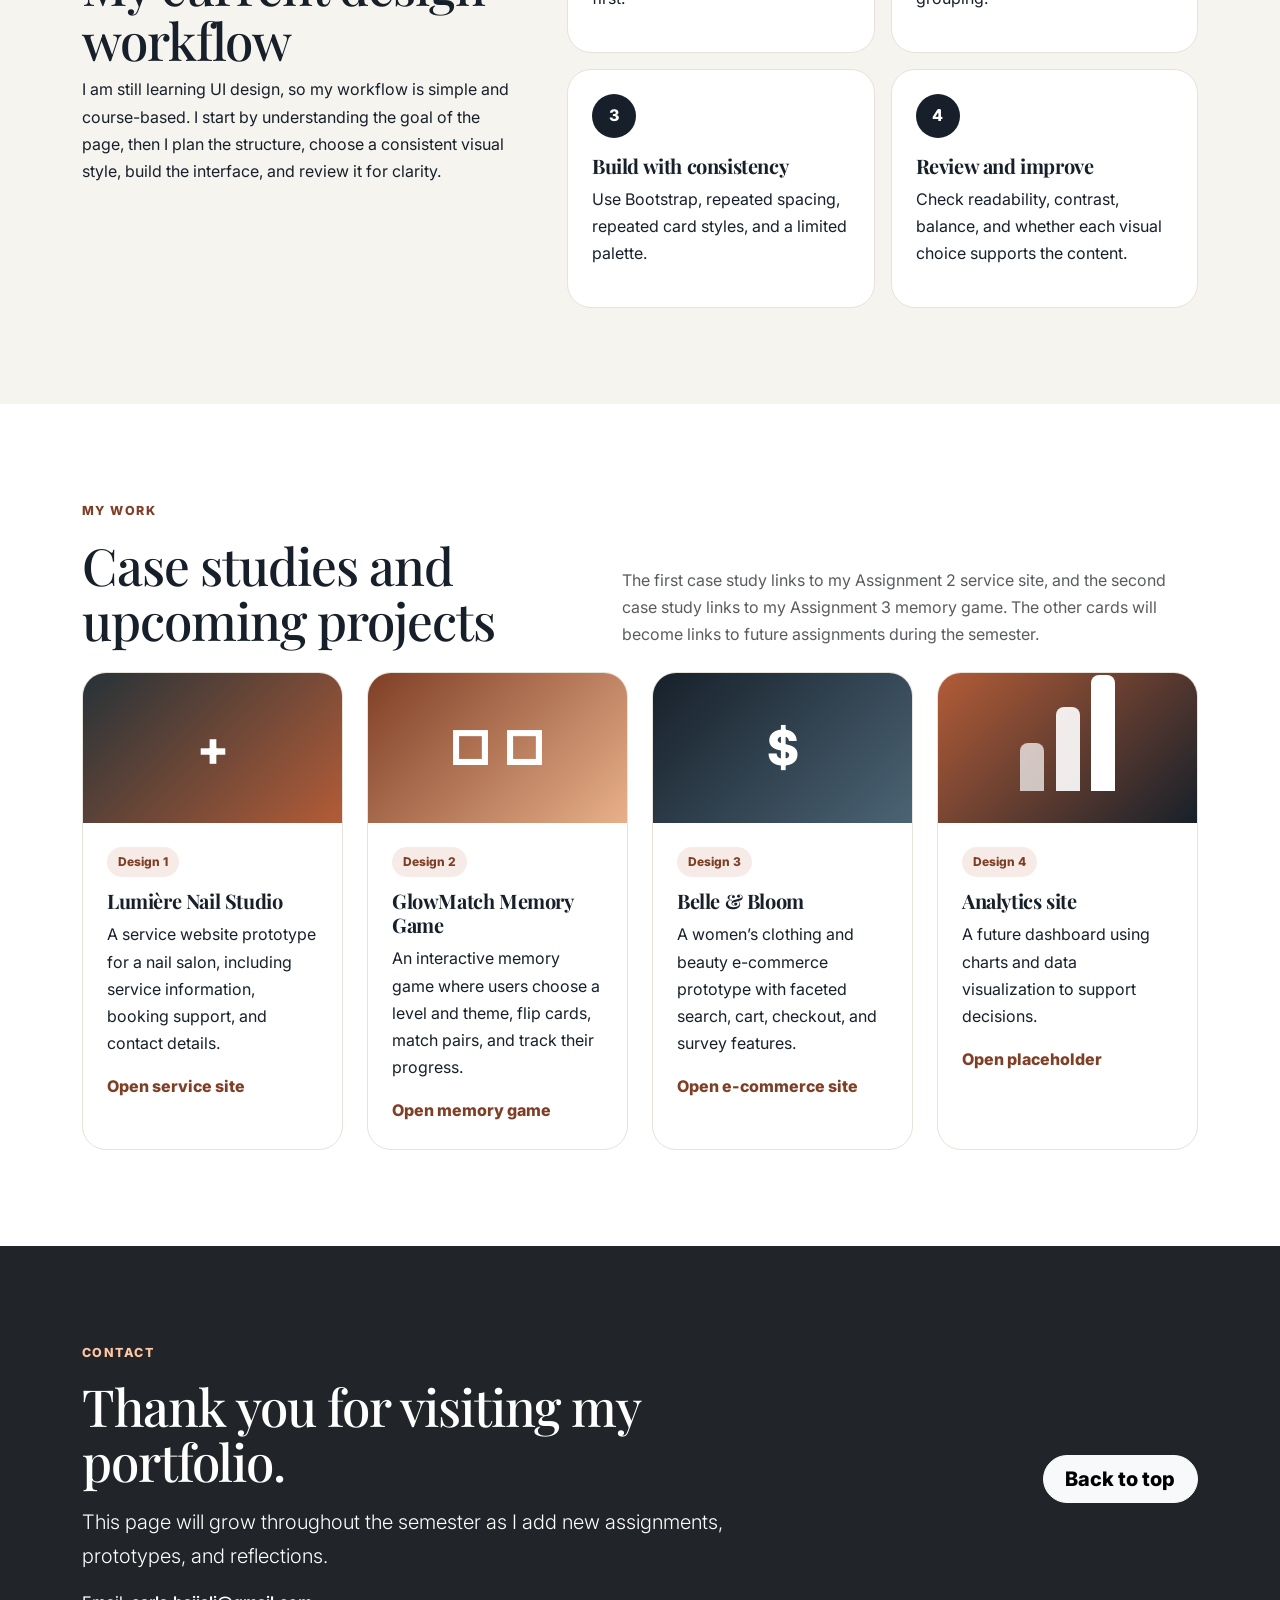
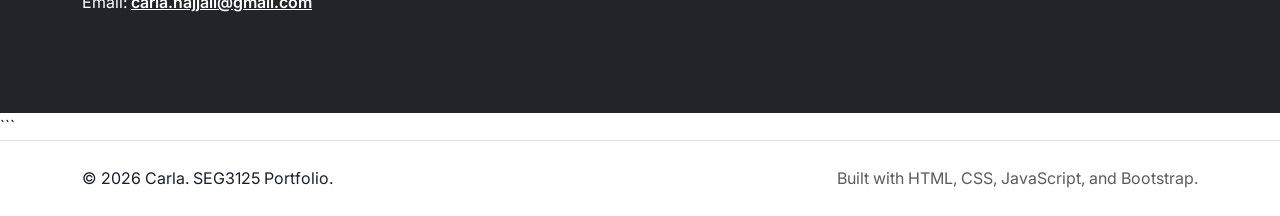
==== commit bef2d071: "Update index.html" ====
--- a/index.html
+++ b/index.html
@@ -168,9 +168,9 @@
           </div>
           <div class="case-content">
             <span class="case-tag">Design 3</span>
-            <h3 class="h5 fw-bold">E-commerce site</h3>
-            <p>A future shopping interface with product cards, categories, and checkout flow.</p>
-            <a href="ecommerce.html" class="stretched-link">Open placeholder</a>
+            <h3 class="h5 fw-bold">Belle & Bloom</h3>
+<p>A women’s clothing and beauty e-commerce prototype with faceted search, cart, checkout, and survey features.</p>
+<a href="https://adorable-sunflower-9b1692.netlify.app" target="_blank" rel="noopener" class="stretched-link">Open e-commerce site</a>
           </div>
         </article>
       </div>
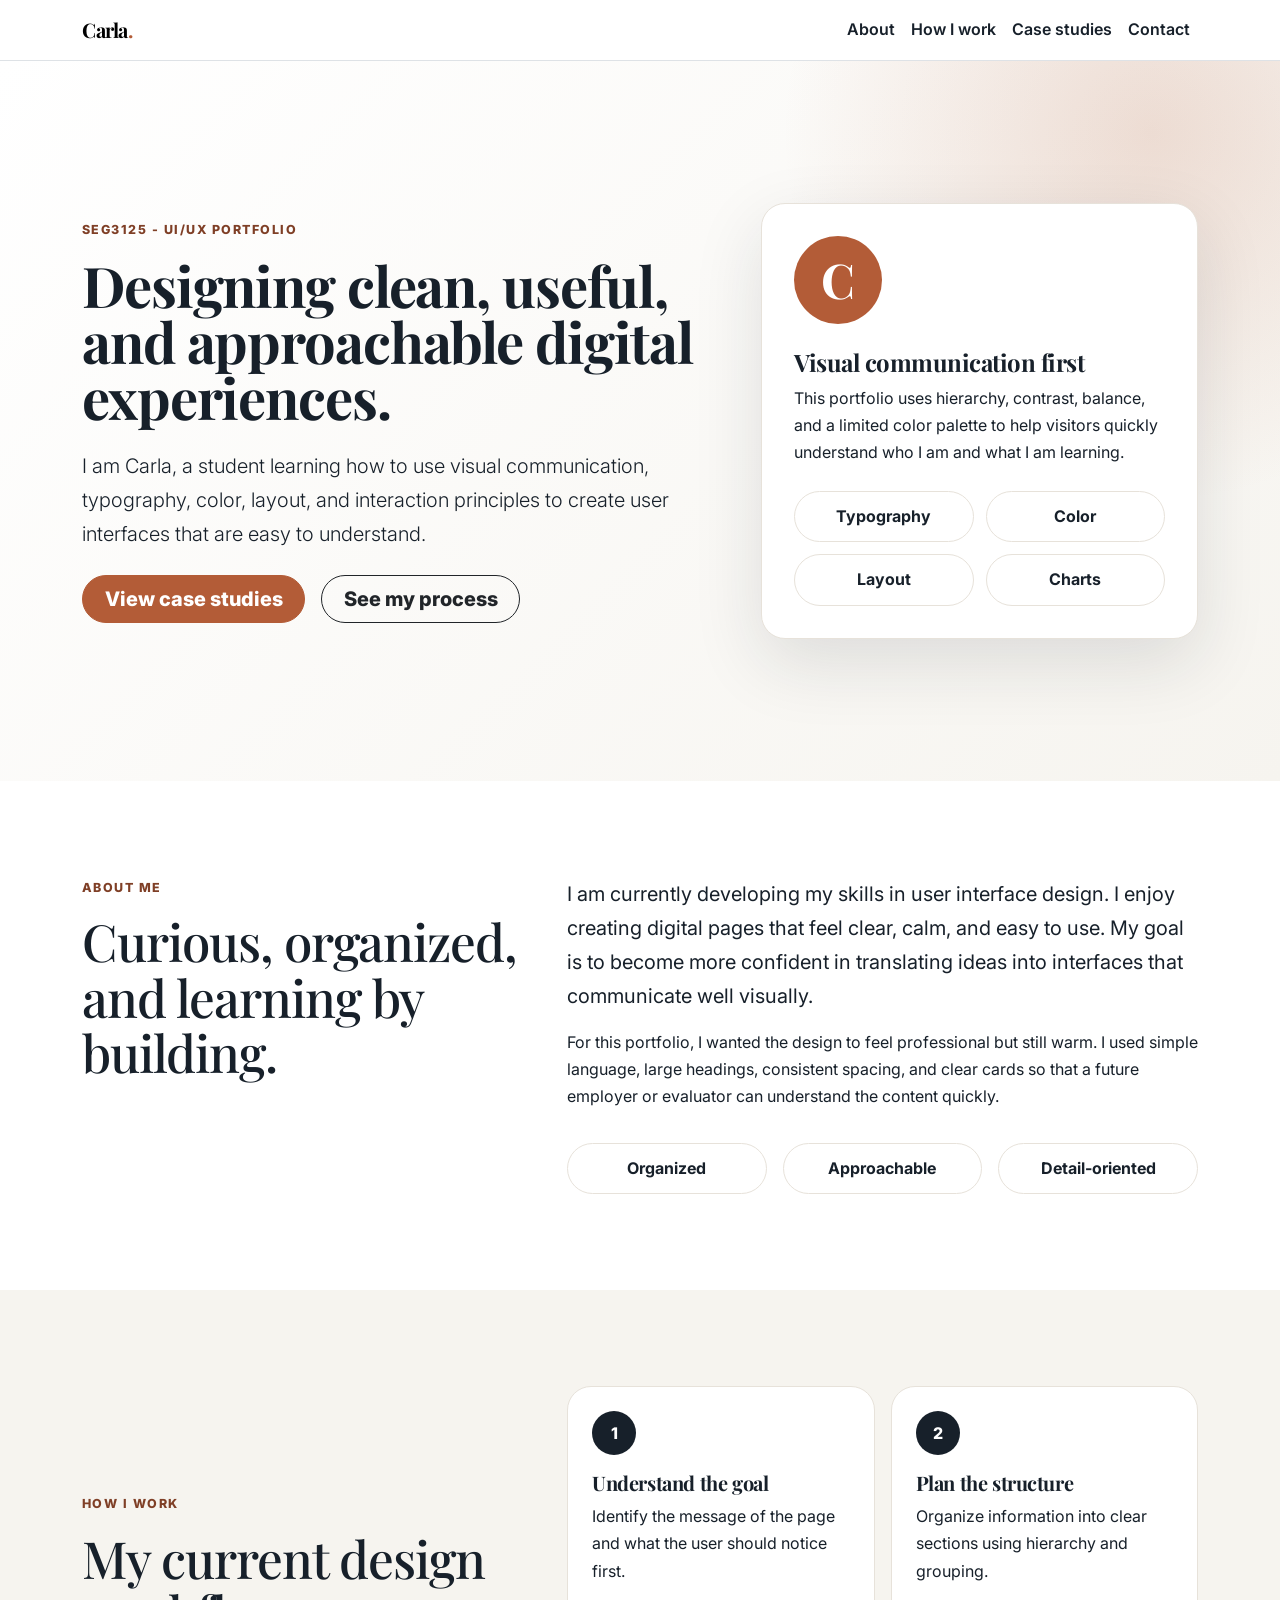
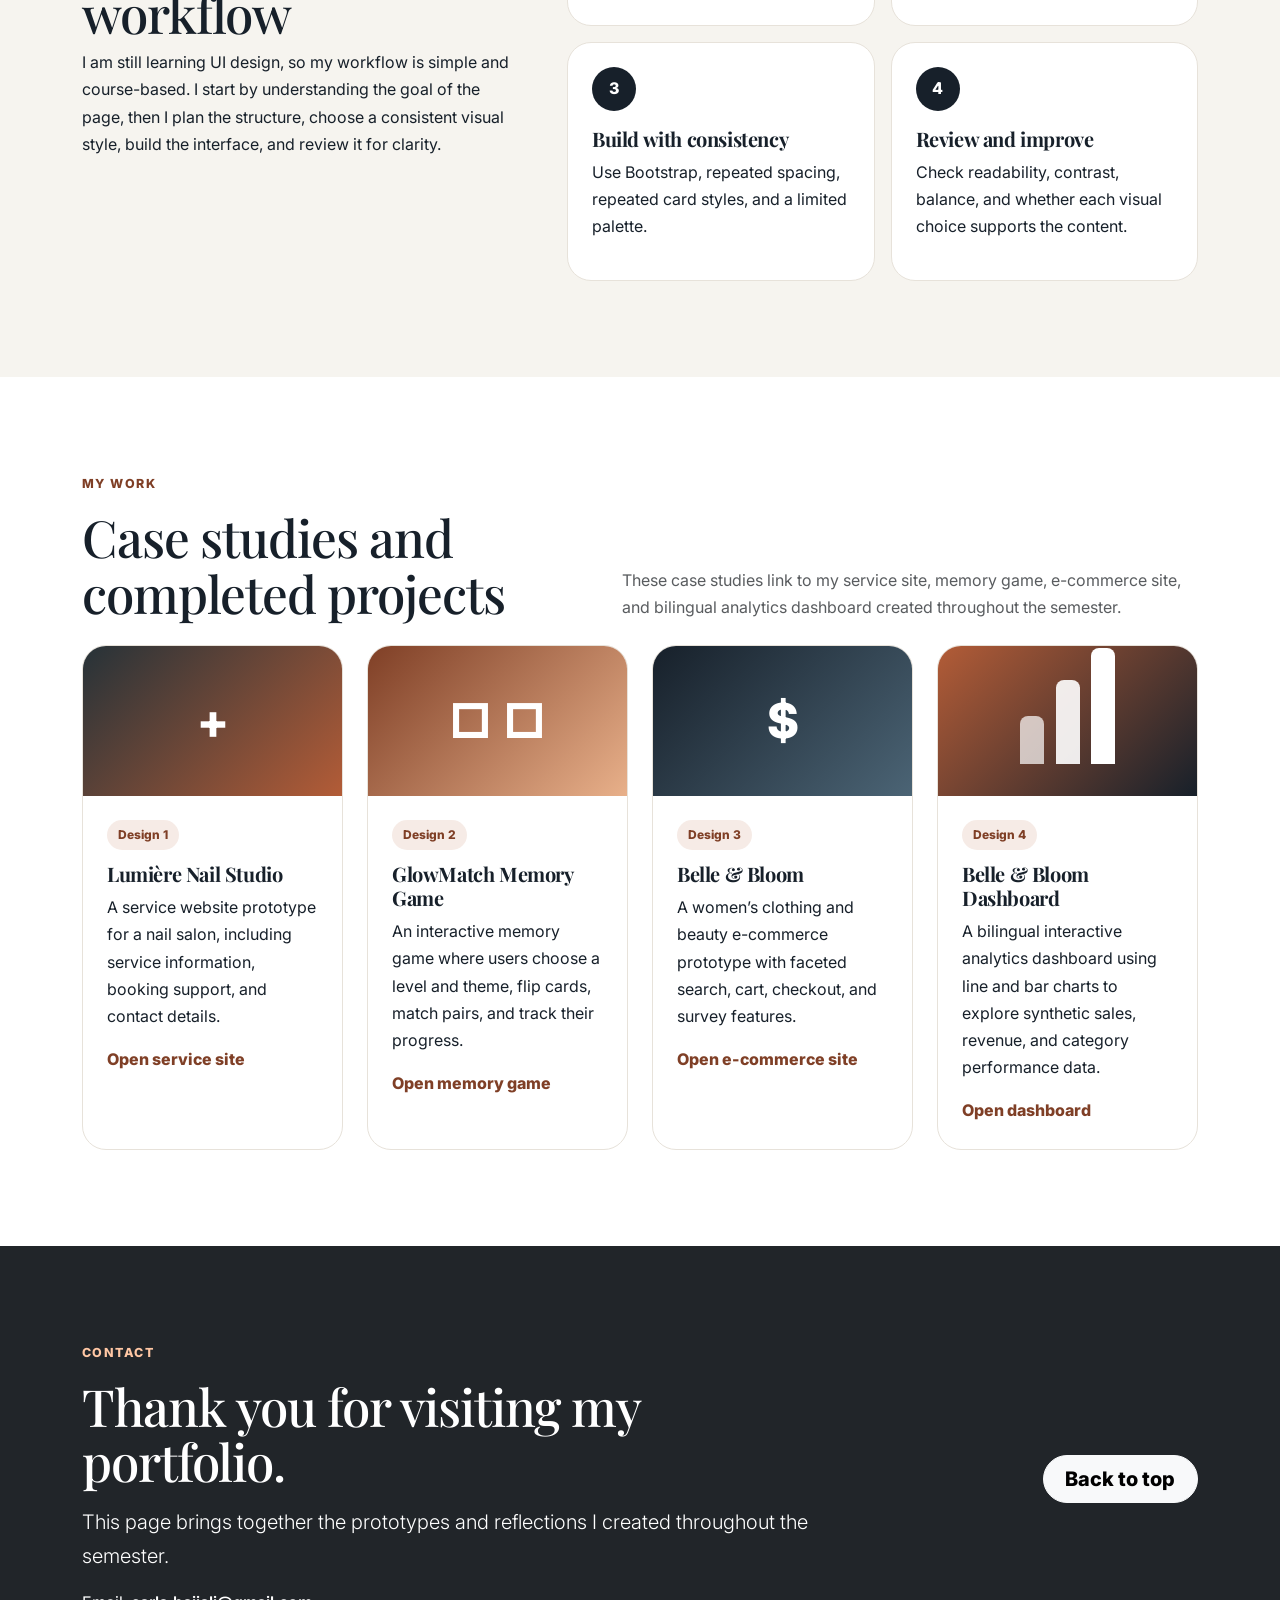
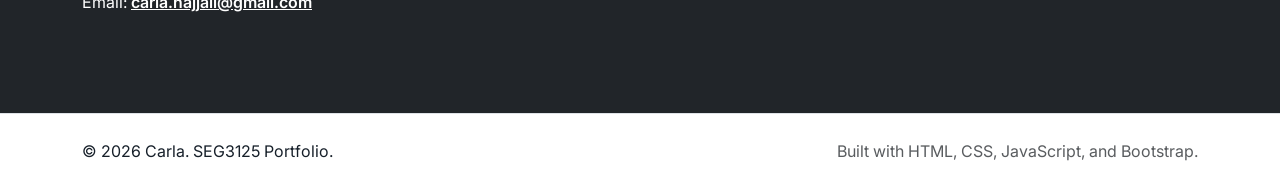
==== commit 4b9d6d11: "Update index.html" ====
--- a/index.html
+++ b/index.html
@@ -12,6 +12,7 @@
   <link href="https://fonts.googleapis.com/css2?family=Inter:wght@400;500;600;700;800&family=Playfair+Display:wght@600;700&display=swap" rel="stylesheet">
   <link rel="stylesheet" href="style.css">
 </head>
+
 <body>
   <nav class="navbar navbar-expand-lg sticky-top bg-white border-bottom" aria-label="Main navigation">
     <div class="container">
@@ -51,7 +52,7 @@
               <span>Typography</span>
               <span>Color</span>
               <span>Layout</span>
-              <span>Icons</span>
+              <span>Charts</span>
             </div>
           </div>
         </div>
@@ -80,137 +81,138 @@
       </div>
     </section>
 
-```
-<section id="process" class="section-padding bg-soft">
-  <div class="container">
-    <div class="row g-5 align-items-center">
-      <div class="col-lg-5">
-        <p class="eyebrow">How I work</p>
-        <h2 class="section-title">My current design workflow</h2>
-        <p>I am still learning UI design, so my workflow is simple and course-based. I start by understanding the goal of the page, then I plan the structure, choose a consistent visual style, build the interface, and review it for clarity.</p>
-      </div>
-      <div class="col-lg-7">
-        <div class="row g-3">
-          <div class="col-md-6">
-            <article class="process-card h-100">
-              <div class="icon-circle" aria-hidden="true">1</div>
-              <h3 class="h5 fw-bold">Understand the goal</h3>
-              <p>Identify the message of the page and what the user should notice first.</p>
-            </article>
-          </div>
-          <div class="col-md-6">
-            <article class="process-card h-100">
-              <div class="icon-circle" aria-hidden="true">2</div>
-              <h3 class="h5 fw-bold">Plan the structure</h3>
-              <p>Organize information into clear sections using hierarchy and grouping.</p>
-            </article>
-          </div>
-          <div class="col-md-6">
-            <article class="process-card h-100">
-              <div class="icon-circle" aria-hidden="true">3</div>
-              <h3 class="h5 fw-bold">Build with consistency</h3>
-              <p>Use Bootstrap, repeated spacing, repeated card styles, and a limited palette.</p>
-            </article>
-          </div>
-          <div class="col-md-6">
-            <article class="process-card h-100">
-              <div class="icon-circle" aria-hidden="true">4</div>
-              <h3 class="h5 fw-bold">Review and improve</h3>
-              <p>Check readability, contrast, balance, and whether each visual choice supports the content.</p>
-            </article>
-          </div>
-        </div>
-      </div>
-    </div>
-  </div>
-</section>
-
-<section id="case-studies" class="section-padding">
-  <div class="container">
-    <div class="d-flex flex-column flex-lg-row justify-content-between gap-3 align-items-lg-end mb-4">
-      <div>
-        <p class="eyebrow">My work</p>
-        <h2 class="section-title mb-0">Case studies and upcoming projects</h2>
-      </div>
-      <p class="text-muted mb-0 max-width-small">The first case study links to my Assignment 2 service site, and the second case study links to my Assignment 3 memory game. The other cards will become links to future assignments during the semester.</p>
-    </div>
-    <div class="row g-4">
-      <div class="col-md-6 col-xl-3">
-        <article class="case-card h-100">
-          <div class="case-visual service-visual" aria-hidden="true">
-            <span class="visual-icon">+</span>
-          </div>
-          <div class="case-content">
-            <span class="case-tag">Design 1</span>
-            <h3 class="h5 fw-bold">Lumière Nail Studio</h3>
-            <p>A service website prototype for a nail salon, including service information, booking support, and contact details.</p>
-            <a href="https://gleaming-empanada-7e7003.netlify.app" target="_blank" rel="noopener" class="stretched-link">Open service site</a>
-          </div>
-        </article>
-      </div>
-      <div class="col-md-6 col-xl-3">
-        <article class="case-card h-100">
-          <div class="case-visual memory-visual" aria-hidden="true">
-            <span class="visual-icon">□</span><span class="visual-icon">□</span>
-          </div>
-          <div class="case-content">
-            <span class="case-tag">Design 2</span>
-            <h3 class="h5 fw-bold">GlowMatch Memory Game</h3>
-            <p>An interactive memory game where users choose a level and theme, flip cards, match pairs, and track their progress.</p>
-            <a href="https://seg3125-memorygame-carla.netlify.app" target="_blank" rel="noopener" class="stretched-link">Open memory game</a>
-          </div>
-        </article>
-      </div>
-      <div class="col-md-6 col-xl-3">
-        <article class="case-card h-100">
-          <div class="case-visual ecommerce-visual" aria-hidden="true">
-            <span class="visual-icon">$</span>
-          </div>
-          <div class="case-content">
-            <span class="case-tag">Design 3</span>
-            <h3 class="h5 fw-bold">Belle & Bloom</h3>
-<p>A women’s clothing and beauty e-commerce prototype with faceted search, cart, checkout, and survey features.</p>
-<a href="https://adorable-sunflower-9b1692.netlify.app" target="_blank" rel="noopener" class="stretched-link">Open e-commerce site</a>
-          </div>
-        </article>
-      </div>
-      <div class="col-md-6 col-xl-3">
-        <article class="case-card h-100">
-          <div class="case-visual analytics-visual" aria-hidden="true">
-            <span class="bar one"></span><span class="bar two"></span><span class="bar three"></span>
-          </div>
-          <div class="case-content">
-            <span class="case-tag">Design 4</span>
-            <h3 class="h5 fw-bold">Analytics site</h3>
-            <p>A future dashboard using charts and data visualization to support decisions.</p>
-            <a href="analytics.html" class="stretched-link">Open placeholder</a>
-          </div>
-        </article>
-      </div>
-    </div>
-  </div>
-</section>
-
-<section id="contact" class="section-padding bg-dark text-white">
-  <div class="container">
-    <div class="row align-items-center g-4">
-      <div class="col-lg-8">
-        <p class="eyebrow text-accent">Contact</p>
-        <h2 class="section-title text-white mb-3">Thank you for visiting my portfolio.</h2>
-        <p class="lead mb-3">This page will grow throughout the semester as I add new assignments, prototypes, and reflections.</p>
-        <p class="mb-0">
-          Email:
-          <a href="mailto:carla.hajjali@gmail.com" class="text-white fw-semibold">carla.hajjali@gmail.com</a>
-        </p>
-      </div>
-      <div class="col-lg-4 text-lg-end">
-        <a href="#top" class="btn btn-light btn-lg">Back to top</a>
-      </div>
-    </div>
-  </div>
-</section>
-```
-
+    <section id="process" class="section-padding bg-soft">
+      <div class="container">
+        <div class="row g-5 align-items-center">
+          <div class="col-lg-5">
+            <p class="eyebrow">How I work</p>
+            <h2 class="section-title">My current design workflow</h2>
+            <p>I am still learning UI design, so my workflow is simple and course-based. I start by understanding the goal of the page, then I plan the structure, choose a consistent visual style, build the interface, and review it for clarity.</p>
+          </div>
+          <div class="col-lg-7">
+            <div class="row g-3">
+              <div class="col-md-6">
+                <article class="process-card h-100">
+                  <div class="icon-circle" aria-hidden="true">1</div>
+                  <h3 class="h5 fw-bold">Understand the goal</h3>
+                  <p>Identify the message of the page and what the user should notice first.</p>
+                </article>
+              </div>
+              <div class="col-md-6">
+                <article class="process-card h-100">
+                  <div class="icon-circle" aria-hidden="true">2</div>
+                  <h3 class="h5 fw-bold">Plan the structure</h3>
+                  <p>Organize information into clear sections using hierarchy and grouping.</p>
+                </article>
+              </div>
+              <div class="col-md-6">
+                <article class="process-card h-100">
+                  <div class="icon-circle" aria-hidden="true">3</div>
+                  <h3 class="h5 fw-bold">Build with consistency</h3>
+                  <p>Use Bootstrap, repeated spacing, repeated card styles, and a limited palette.</p>
+                </article>
+              </div>
+              <div class="col-md-6">
+                <article class="process-card h-100">
+                  <div class="icon-circle" aria-hidden="true">4</div>
+                  <h3 class="h5 fw-bold">Review and improve</h3>
+                  <p>Check readability, contrast, balance, and whether each visual choice supports the content.</p>
+                </article>
+              </div>
+            </div>
+          </div>
+        </div>
+      </div>
+    </section>
+
+    <section id="case-studies" class="section-padding">
+      <div class="container">
+        <div class="d-flex flex-column flex-lg-row justify-content-between gap-3 align-items-lg-end mb-4">
+          <div>
+            <p class="eyebrow">My work</p>
+            <h2 class="section-title mb-0">Case studies and completed projects</h2>
+          </div>
+          <p class="text-muted mb-0 max-width-small">These case studies link to my service site, memory game, e-commerce site, and bilingual analytics dashboard created throughout the semester.</p>
+        </div>
+
+        <div class="row g-4">
+          <div class="col-md-6 col-xl-3">
+            <article class="case-card h-100">
+              <div class="case-visual service-visual" aria-hidden="true">
+                <span class="visual-icon">+</span>
+              </div>
+              <div class="case-content">
+                <span class="case-tag">Design 1</span>
+                <h3 class="h5 fw-bold">Lumière Nail Studio</h3>
+                <p>A service website prototype for a nail salon, including service information, booking support, and contact details.</p>
+                <a href="https://gleaming-empanada-7e7003.netlify.app" target="_blank" rel="noopener" class="stretched-link">Open service site</a>
+              </div>
+            </article>
+          </div>
+
+          <div class="col-md-6 col-xl-3">
+            <article class="case-card h-100">
+              <div class="case-visual memory-visual" aria-hidden="true">
+                <span class="visual-icon">□</span><span class="visual-icon">□</span>
+              </div>
+              <div class="case-content">
+                <span class="case-tag">Design 2</span>
+                <h3 class="h5 fw-bold">GlowMatch Memory Game</h3>
+                <p>An interactive memory game where users choose a level and theme, flip cards, match pairs, and track their progress.</p>
+                <a href="https://seg3125-memorygame-carla.netlify.app" target="_blank" rel="noopener" class="stretched-link">Open memory game</a>
+              </div>
+            </article>
+          </div>
+
+          <div class="col-md-6 col-xl-3">
+            <article class="case-card h-100">
+              <div class="case-visual ecommerce-visual" aria-hidden="true">
+                <span class="visual-icon">$</span>
+              </div>
+              <div class="case-content">
+                <span class="case-tag">Design 3</span>
+                <h3 class="h5 fw-bold">Belle & Bloom</h3>
+                <p>A women’s clothing and beauty e-commerce prototype with faceted search, cart, checkout, and survey features.</p>
+                <a href="https://adorable-sunflower-9b1692.netlify.app" target="_blank" rel="noopener" class="stretched-link">Open e-commerce site</a>
+              </div>
+            </article>
+          </div>
+
+          <div class="col-md-6 col-xl-3">
+            <article class="case-card h-100">
+              <div class="case-visual analytics-visual" aria-hidden="true">
+                <span class="bar one"></span><span class="bar two"></span><span class="bar three"></span>
+              </div>
+              <div class="case-content">
+                <span class="case-tag">Design 4</span>
+                <h3 class="h5 fw-bold">Belle & Bloom Dashboard</h3>
+                <p>A bilingual interactive analytics dashboard using line and bar charts to explore synthetic sales, revenue, and category performance data.</p>
+                <a href="https://seg3125-analyticsdashboard-carla.netlify.app" target="_blank" rel="noopener" class="stretched-link">Open dashboard</a>
+              </div>
+            </article>
+          </div>
+        </div>
+      </div>
+    </section>
+
+    <section id="contact" class="section-padding bg-dark text-white">
+      <div class="container">
+        <div class="row align-items-center g-4">
+          <div class="col-lg-8">
+            <p class="eyebrow text-accent">Contact</p>
+            <h2 class="section-title text-white mb-3">Thank you for visiting my portfolio.</h2>
+            <p class="lead mb-3">This page brings together the prototypes and reflections I created throughout the semester.</p>
+            <p class="mb-0">
+              Email:
+              <a href="mailto:carla.hajjali@gmail.com" class="text-white fw-semibold">carla.hajjali@gmail.com</a>
+            </p>
+          </div>
+          <div class="col-lg-4 text-lg-end">
+            <a href="#top" class="btn btn-light btn-lg">Back to top</a>
+          </div>
+        </div>
+      </div>
+    </section>
   </main>
 
   <footer class="py-4 border-top">
@@ -221,8 +223,6 @@
   </footer>
 
   <script src="https://cdn.jsdelivr.net/npm/bootstrap@5.3.3/dist/js/bootstrap.bundle.min.js"></script>
-
   <script src="script.js"></script>
-
 </body>
 </html>
